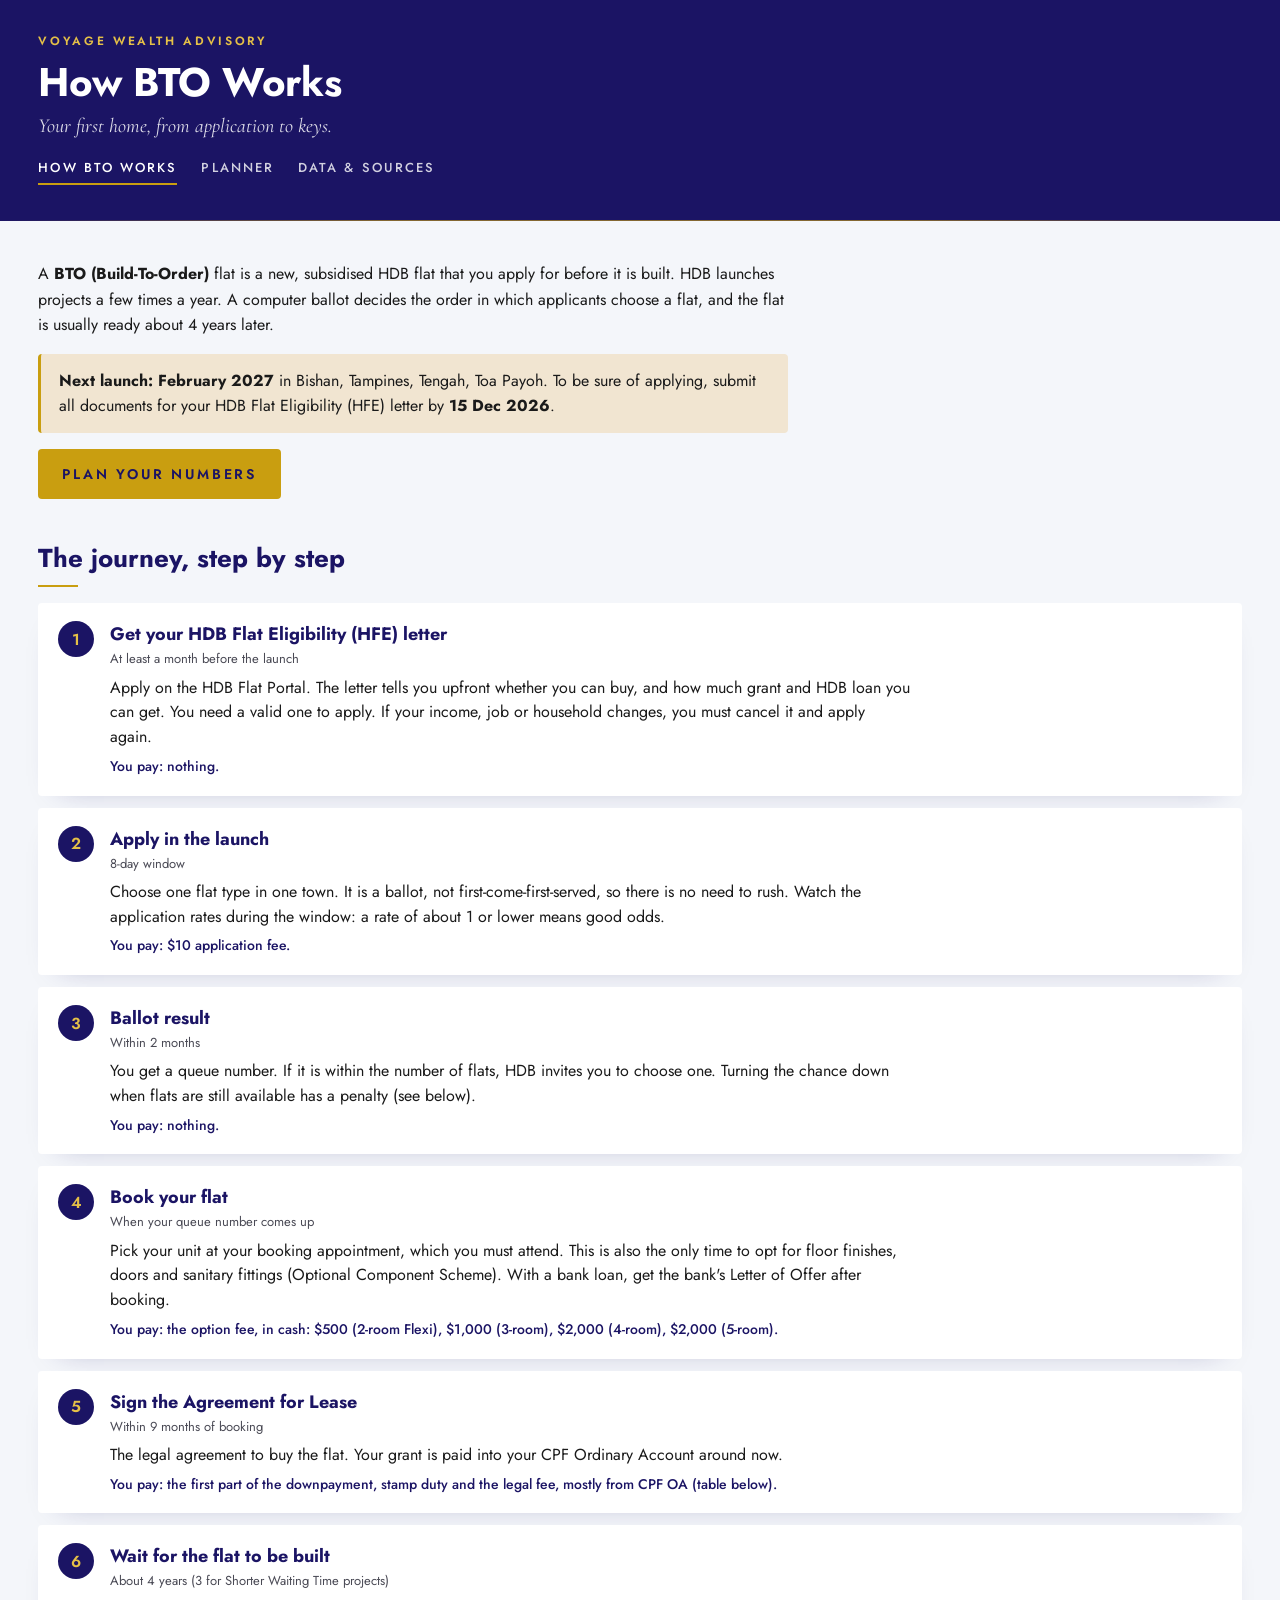
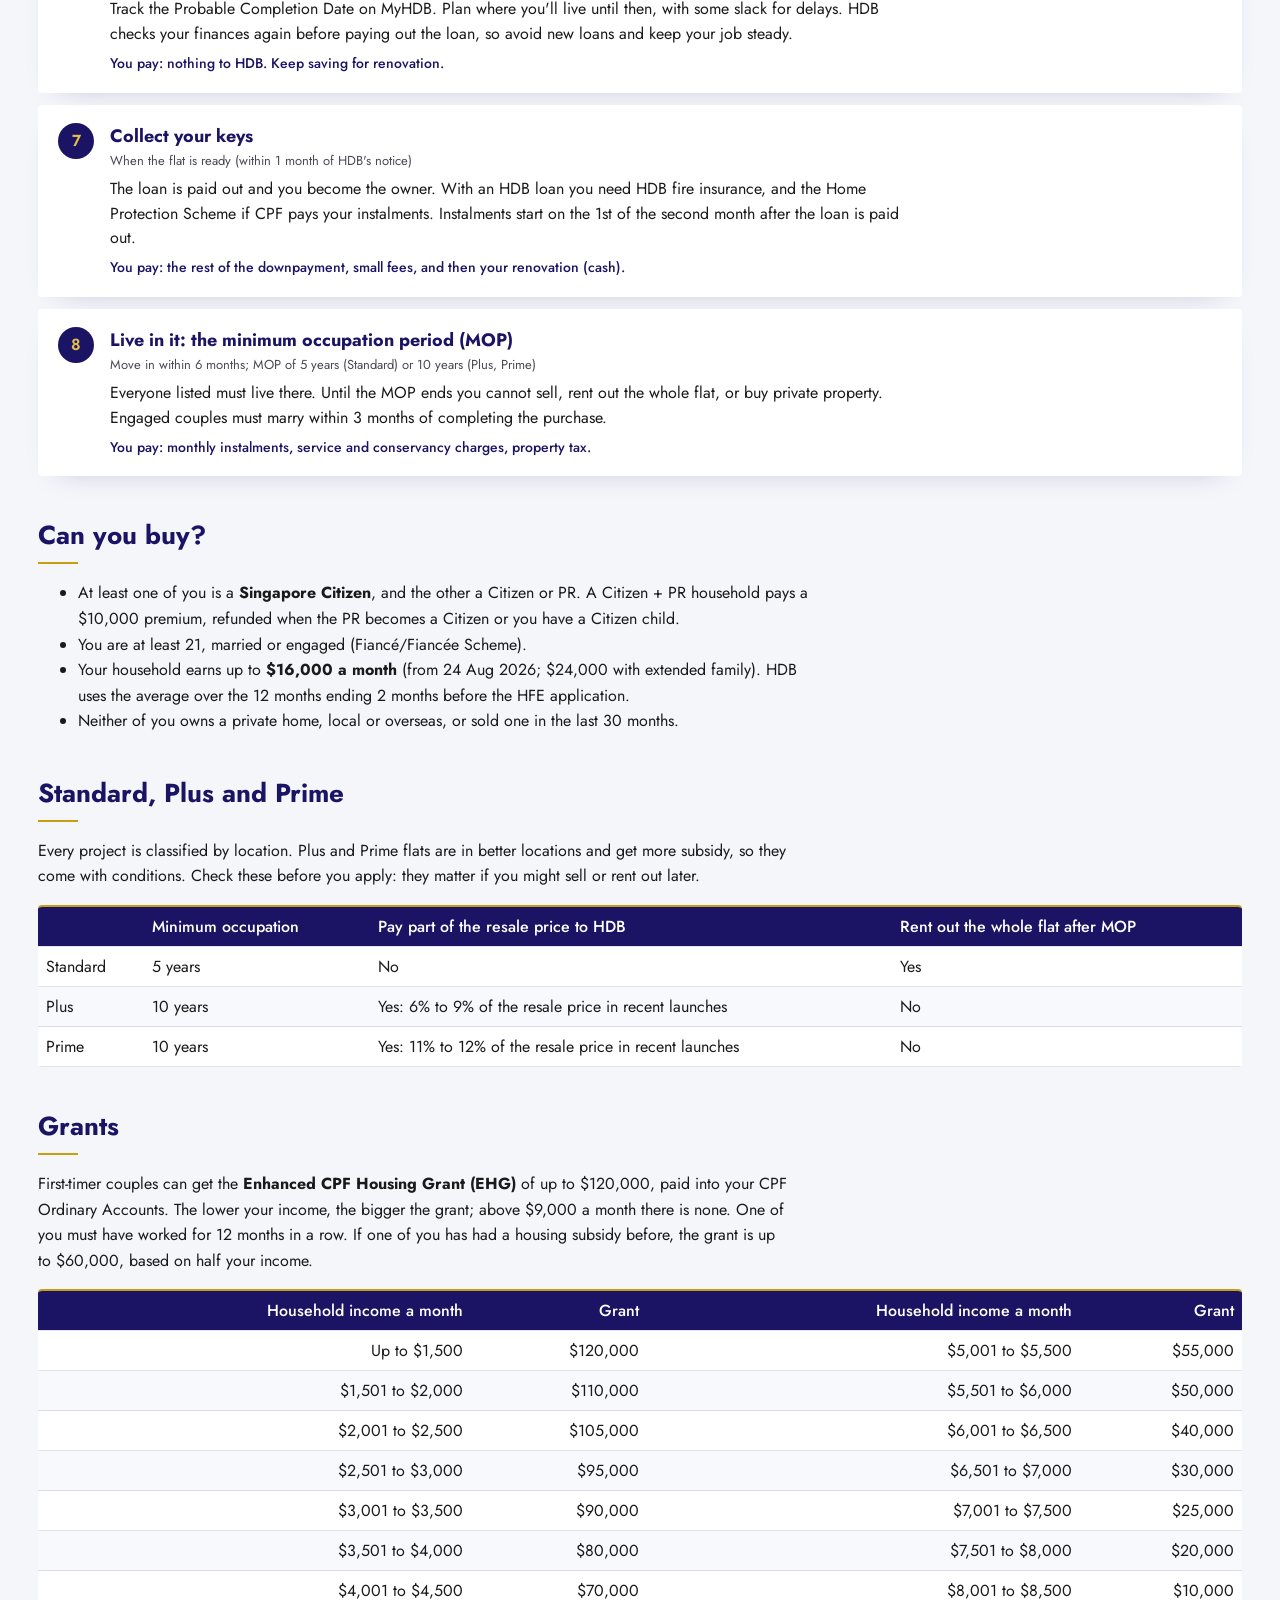
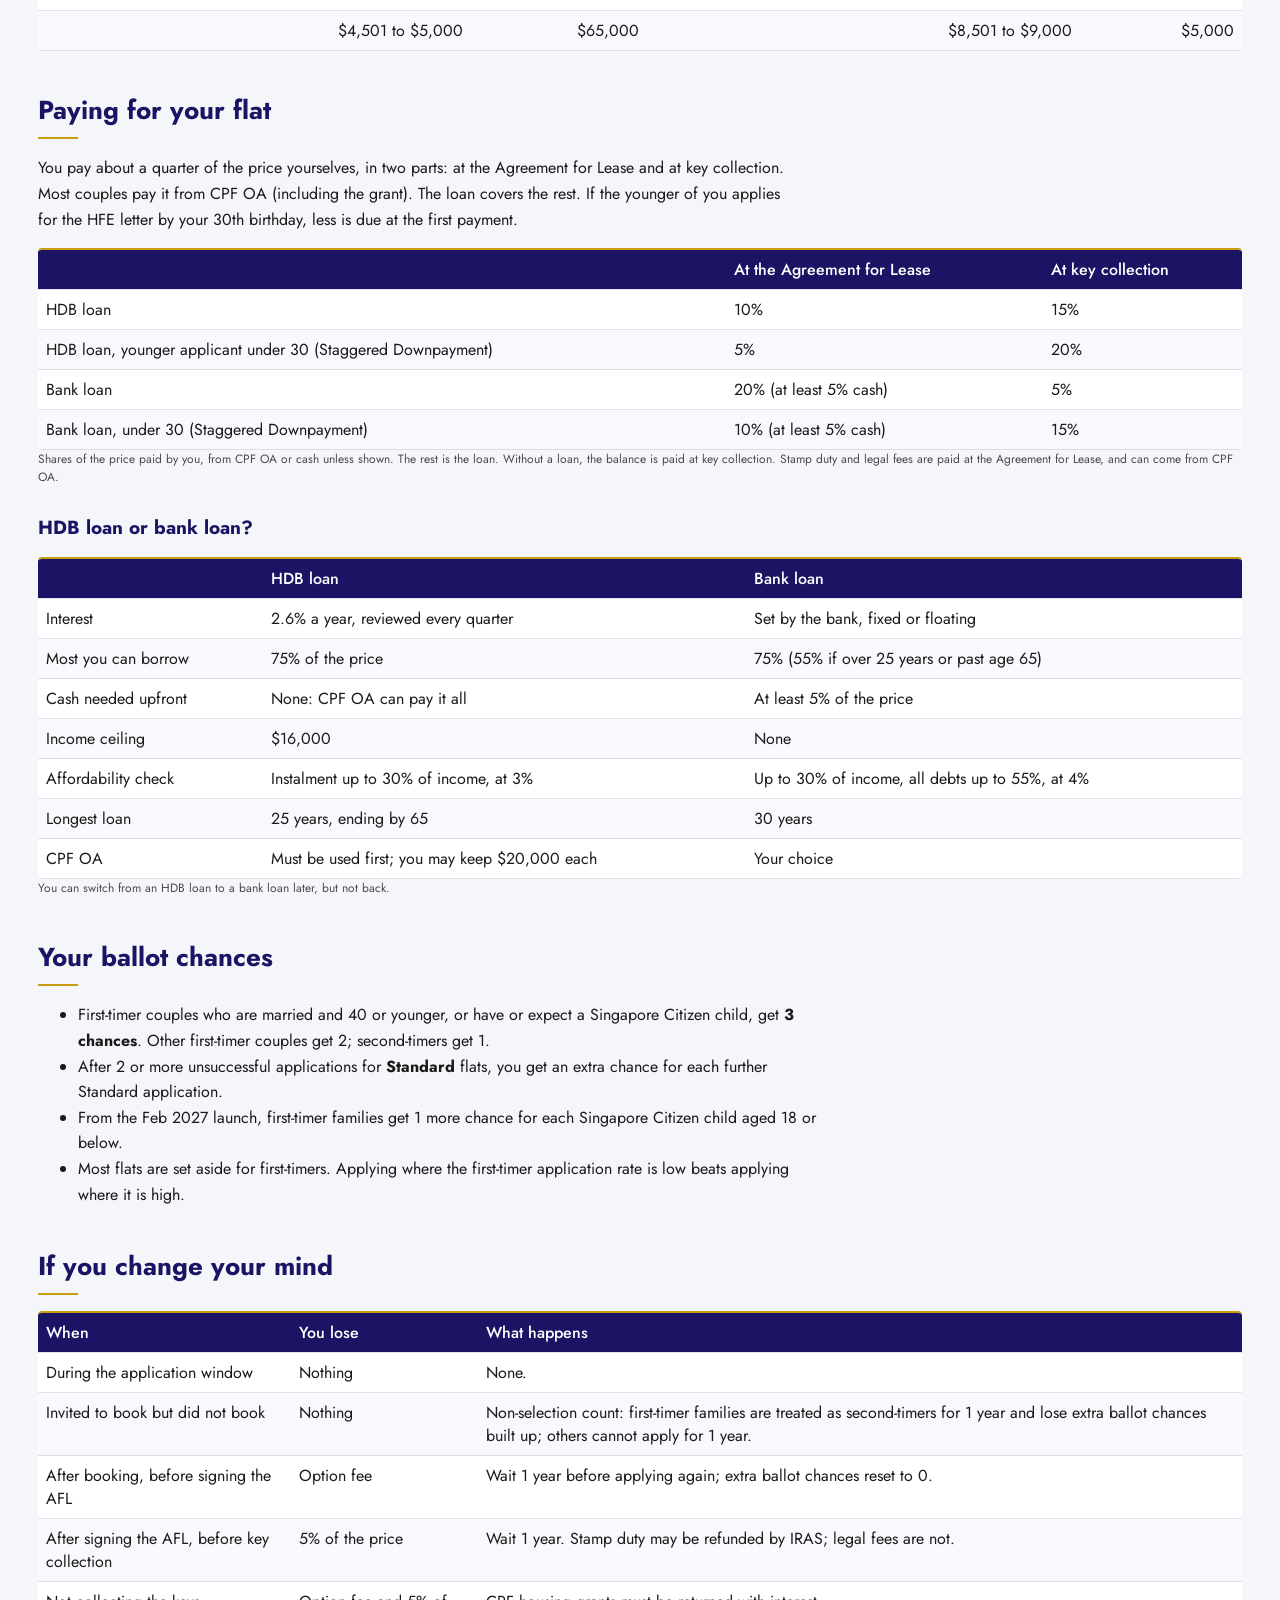
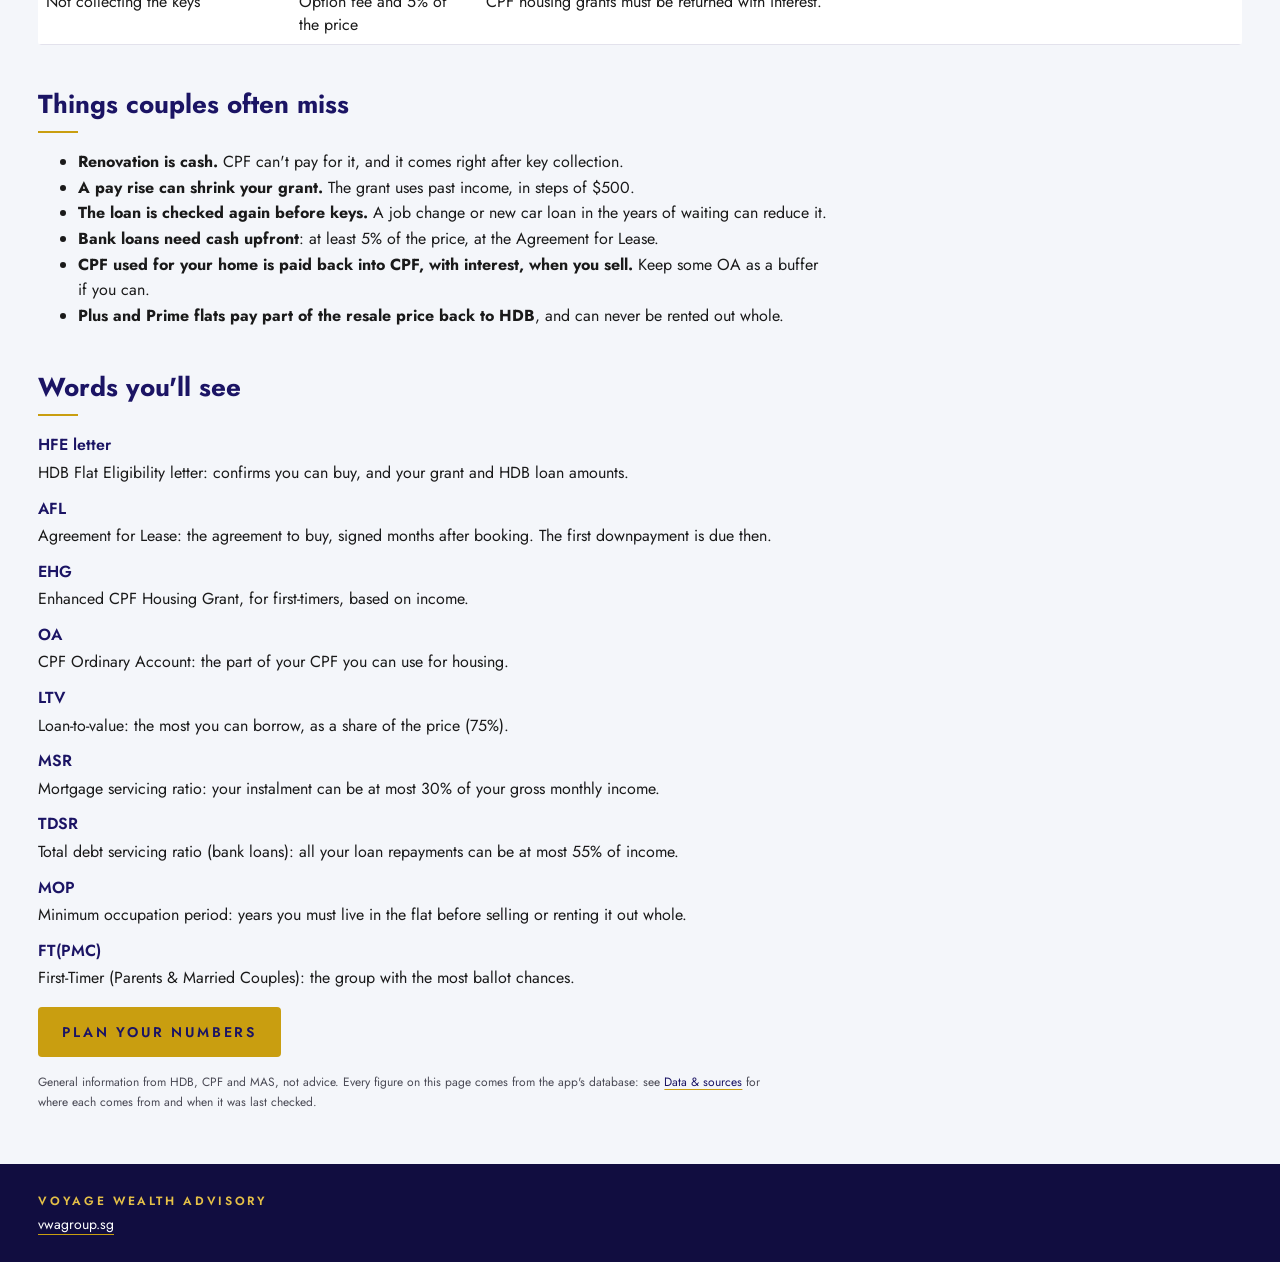
==== index.html @ dc7fc608 "Add BTO Planner: guide, planner and data pages - How BTO works (index.html): the BTO journey for cou" ====
<!DOCTYPE html>
<html lang="en">
<head>
  <meta charset="UTF-8">
  <meta name="viewport" content="width=device-width, initial-scale=1.0">
  <title>How BTO Works</title>
  <!-- VWA logo for the browser tab and home-screen shortcuts, from vwagroup.sg. -->
  <link rel="icon" href="assets/favicon.ico" sizes="any">
  <link rel="icon" type="image/png" href="assets/favicon.png">
  <link rel="apple-touch-icon" href="assets/favicon.png">
  <meta name="theme-color" content="#1B1464">
  <link rel="preconnect" href="https://fonts.googleapis.com">
  <link rel="preconnect" href="https://fonts.gstatic.com" crossorigin>
  <link rel="stylesheet" href="https://fonts.googleapis.com/css2?family=Cormorant+Garamond:ital,wght@1,500&family=Jost:wght@400;500;600;700&display=swap">
  <link rel="stylesheet" href="style.css">
</head>
<body>
  <header class="masthead">
    <div class="masthead-inner">
      <span class="eyebrow">Voyage Wealth Advisory</span>
      <h1>How BTO Works</h1>
      <p class="masthead-tag">Your first home, from application to keys.</p>
      <nav class="site-nav" aria-label="Pages">
        <a href="index.html" aria-current="page">How BTO works</a>
        <a href="planner.html">Planner</a>
        <a href="data.html">Data &amp; sources</a>
      </nav>
    </div>
  </header>
  <main class="guide">
    <section class="intro prose">
      <p>A <strong>BTO (Build-To-Order)</strong> flat is a new, subsidised HDB flat that you apply for before it is built.
        HDB launches projects a few times a year. A computer ballot decides the order in which applicants choose a flat,
        and the flat is usually ready about <span data-hdb="waitYears"></span> years later.</p>
      <div class="callout">
        <strong>Next launch: <span data-hdb="nextLaunch"></span></strong> in <span data-hdb="nextTowns"></span>.
        To be sure of applying, submit all documents for your HDB Flat Eligibility (HFE) letter by
        <strong><span data-hdb="nextHfe"></span></strong>.
      </div>
      <p><a class="button-link" href="planner.html">Plan your numbers</a></p>
    </section>

    <section>
      <h2>The journey, step by step</h2>
      <ol class="steps">
        <li class="step">
          <h3>Get your HDB Flat Eligibility (HFE) letter</h3>
          <p class="when">At least a month before the launch</p>
          <p>Apply on the HDB Flat Portal. The letter tells you upfront whether you can buy, and how much grant and HDB loan you can get.
            You need a valid one to apply. If your income, job or household changes, you must cancel it and apply again.</p>
          <p class="pay">You pay: nothing.</p>
        </li>
        <li class="step">
          <h3>Apply in the launch</h3>
          <p class="when"><span data-hdb="applicationDays"></span>-day window</p>
          <p>Choose one flat type in one town. It is a ballot, not first-come-first-served, so there is no need to rush.
            Watch the application rates during the window: a rate of about 1 or lower means good odds.</p>
          <p class="pay">You pay: <span data-hdb="appFee"></span> application fee.</p>
        </li>
        <li class="step">
          <h3>Ballot result</h3>
          <p class="when">Within <span data-hdb="ballotMonths"></span> months</p>
          <p>You get a queue number. If it is within the number of flats, HDB invites you to choose one.
            Turning the chance down when flats are still available has a penalty (see below).</p>
          <p class="pay">You pay: nothing.</p>
        </li>
        <li class="step">
          <h3>Book your flat</h3>
          <p class="when">When your queue number comes up</p>
          <p>Pick your unit at your booking appointment, which you must attend. This is also the only time to opt for floor finishes, doors and sanitary fittings (Optional Component Scheme).
            With a bank loan, get the bank's Letter of Offer after booking.</p>
          <p class="pay">You pay: the option fee, in cash: <span data-hdb="optionFees"></span>.</p>
        </li>
        <li class="step">
          <h3>Sign the Agreement for Lease</h3>
          <p class="when">Within <span data-hdb="aflMonths"></span> months of booking</p>
          <p>The legal agreement to buy the flat. Your grant is paid into your CPF Ordinary Account around now.</p>
          <p class="pay">You pay: the first part of the downpayment, stamp duty and the legal fee, mostly from CPF OA (table below).</p>
        </li>
        <li class="step">
          <h3>Wait for the flat to be built</h3>
          <p class="when">About <span data-hdb="waitYears"></span> years (<span data-hdb="swtYears"></span> for Shorter Waiting Time projects)</p>
          <p>Track the Probable Completion Date on MyHDB. Plan where you'll live until then, with some slack for delays.
            HDB checks your finances again before paying out the loan, so avoid new loans and keep your job steady.</p>
          <p class="pay">You pay: nothing to HDB. Keep saving for renovation.</p>
        </li>
        <li class="step">
          <h3>Collect your keys</h3>
          <p class="when">When the flat is ready (within <span data-hdb="keysMonths"></span> month of HDB's notice)</p>
          <p>The loan is paid out and you become the owner. With an HDB loan you need HDB fire insurance, and the Home Protection
            Scheme if CPF pays your instalments. Instalments start on the 1st of the second month after the loan is paid out.</p>
          <p class="pay">You pay: the rest of the downpayment, small fees, and then your renovation (cash).</p>
        </li>
        <li class="step">
          <h3>Live in it: the minimum occupation period (MOP)</h3>
          <p class="when">Move in within <span data-hdb="moveIn"></span> months; MOP of <span data-hdb="mopStandard"></span> years (Standard) or <span data-hdb="mopPlus"></span> years (Plus, Prime)</p>
          <p>Everyone listed must live there. Until the MOP ends you cannot sell, rent out the whole flat, or buy private property.
            Engaged couples must marry within <span data-hdb="solemnise"></span> months of completing the purchase.</p>
          <p class="pay">You pay: monthly instalments, service and conservancy charges, property tax.</p>
        </li>
      </ol>
    </section>

    <section>
      <h2>Can you buy?</h2>
      <ul class="prose">
        <li>At least one of you is a <strong>Singapore Citizen</strong>, and the other a Citizen or PR. A Citizen + PR household pays a
          <span data-hdb="citizenPremium"></span> premium, refunded when the PR becomes a Citizen or you have a Citizen child.</li>
        <li>You are at least <span data-hdb="minAge"></span>, married or engaged (Fiancé/Fiancée Scheme).</li>
        <li>Your household earns up to <strong><span data-hdb="familiesCeiling"></span> a month</strong> (from <span data-hdb="ceilingFrom"></span>;
          <span data-hdb="extendedCeiling"></span> with extended family). HDB uses the average over the 12 months ending 2 months before the HFE application.</li>
        <li>Neither of you owns a private home, local or overseas, or sold one in the last <span data-hdb="privateWait"></span> months.</li>
      </ul>
    </section>

    <section>
      <h2>Standard, Plus and Prime</h2>
      <p class="prose">Every project is classified by location. Plus and Prime flats are in better locations and get more subsidy,
        so they come with conditions. Check these before you apply: they matter if you might sell or rent out later.</p>
      <div data-table="classifications"></div>
    </section>

    <section>
      <h2>Grants</h2>
      <p class="prose">First-timer couples can get the <strong>Enhanced CPF Housing Grant (EHG)</strong> of up to <span data-hdb="ehgMax"></span>,
        paid into your CPF Ordinary Accounts. The lower your income, the bigger the grant; above <span data-hdb="ehgCeiling"></span> a month there is none.
        One of you must have worked for 12 months in a row. If one of you has had a housing subsidy before, the grant is up to
        <span data-hdb="ehgFtStMax"></span>, based on half your income.</p>
      <div data-table="ehg"></div>
    </section>

    <section>
      <h2>Paying for your flat</h2>
      <p class="prose">You pay about a quarter of the price yourselves, in two parts: at the Agreement for Lease and at key collection.
        Most couples pay it from CPF OA (including the grant). The loan covers the rest. If the younger of you applies for the HFE letter
        by your <span data-hdb="staggeredAge"></span>th birthday, less is due at the first payment.</p>
      <div data-table="schedule"></div>
      <h3>HDB loan or bank loan?</h3>
      <div data-table="loans"></div>
      <p class="prose hint">You can switch from an HDB loan to a bank loan later, but not back.</p>
    </section>

    <section>
      <h2>Your ballot chances</h2>
      <ul class="prose">
        <li>First-timer couples who are married and 40 or younger, or have or expect a Singapore Citizen child, get
          <strong><span data-hdb="ftPmcChances"></span> chances</strong>. Other first-timer couples get <span data-hdb="ftChances"></span>; second-timers get 1.</li>
        <li>After 2 or more unsuccessful applications for <strong>Standard</strong> flats, you get an extra chance for each further Standard application.</li>
        <li>From the <span data-hdb="childFrom"></span> launch, first-timer families get 1 more chance for each Singapore Citizen child aged 18 or below.</li>
        <li>Most flats are set aside for first-timers. Applying where the first-timer application rate is low beats applying where it is high.</li>
      </ul>
    </section>

    <section>
      <h2>If you change your mind</h2>
      <div data-table="cancellation"></div>
    </section>

    <section>
      <h2>Things couples often miss</h2>
      <ul class="prose">
        <li><strong>Renovation is cash.</strong> CPF can't pay for it, and it comes right after key collection.</li>
        <li><strong>A pay rise can shrink your grant.</strong> The grant uses past income, in steps of $500.</li>
        <li><strong>The loan is checked again before keys.</strong> A job change or new car loan in the years of waiting can reduce it.</li>
        <li><strong>Bank loans need cash upfront</strong>: at least 5% of the price, at the Agreement for Lease.</li>
        <li><strong>CPF used for your home is paid back into CPF, with interest, when you sell.</strong> Keep some OA as a buffer if you can.</li>
        <li><strong>Plus and Prime flats pay part of the resale price back to HDB</strong>, and can never be rented out whole.</li>
      </ul>
    </section>

    <section>
      <h2>Words you'll see</h2>
      <dl class="glossary prose">
        <dt>HFE letter</dt><dd>HDB Flat Eligibility letter: confirms you can buy, and your grant and HDB loan amounts.</dd>
        <dt>AFL</dt><dd>Agreement for Lease: the agreement to buy, signed months after booking. The first downpayment is due then.</dd>
        <dt>EHG</dt><dd>Enhanced CPF Housing Grant, for first-timers, based on income.</dd>
        <dt>OA</dt><dd>CPF Ordinary Account: the part of your CPF you can use for housing.</dd>
        <dt>LTV</dt><dd>Loan-to-value: the most you can borrow, as a share of the price (<span data-hdb="ltv"></span>).</dd>
        <dt>MSR</dt><dd>Mortgage servicing ratio: your instalment can be at most <span data-hdb="msr"></span> of your gross monthly income.</dd>
        <dt>TDSR</dt><dd>Total debt servicing ratio (bank loans): all your loan repayments can be at most <span data-hdb="tdsr"></span> of income.</dd>
        <dt>MOP</dt><dd>Minimum occupation period: years you must live in the flat before selling or renting it out whole.</dd>
        <dt>FT(PMC)</dt><dd>First-Timer (Parents &amp; Married Couples): the group with the most ballot chances.</dd>
      </dl>
    </section>

    <section class="prose">
      <p><a class="button-link" href="planner.html">Plan your numbers</a></p>
      <p class="footnote">General information from HDB, CPF and MAS, not advice. Every figure on this page comes from the app's
        database: see <a href="data.html">Data &amp; sources</a> for where each comes from and when it was last checked.</p>
    </section>
  </main>
  <footer class="site-footer">
    <div class="site-footer-inner">
      <span class="eyebrow">Voyage Wealth Advisory</span>
      <a href="https://vwagroup.sg/">vwagroup.sg</a>
    </div>
  </footer>
  <script src="hdb-data.js"></script>
  <script src="common.js"></script>
  <script src="guide.js"></script>
</body>
</html>
---- style.css ----
/* Colours and fonts from the Voyage Wealth Advisory website (vwagroup.sg). */
:root {
  --navy: #1b1464; --navy-deep: #110d40; --gold: #c99e10; --gold-soft: #e5c047;
  --cream: #f1e5d1; --soft-blue: #6a8dff;
  --bg: #f4f6fa; --surface: #fff; --text: #1a1a1a; --muted: #4a4a55;
  --line: rgba(27, 20, 100, .12); --border: rgba(27, 20, 100, .25); --radius: 4px;
  --page: 1440px; --gutter: clamp(16px, 3vw, 48px); --stripe: #f8f9fc;
  --note: #faf5ec; --note-text: #4a4a55;
  --oa: var(--navy); --sa: var(--gold); --ma: var(--soft-blue); --up: #1e7d4f; --down: #b3261e;
}
/* Elements marked hidden stay hidden whatever display a rule gives them. */
[hidden] { display: none !important; }
body { font-family: 'Jost', system-ui, -apple-system, sans-serif; background: var(--bg); color: var(--text); margin: 0; }
.masthead { position: relative; background: var(--navy); color: #fff; padding: 32px var(--gutter) 36px; }
/* The website's gold horizon line along the bottom of the header. */
.masthead::after { content: ""; position: absolute; left: 0; right: 0; bottom: 0; height: 1px;
  background: linear-gradient(to right, transparent, rgba(201, 158, 16, .6) 30%, rgba(201, 158, 16, .6) 70%, transparent); }
.masthead-inner, .site-footer-inner { max-width: var(--page); margin: 0 auto; }
.eyebrow { display: block; font-size: 12px; font-weight: 600; letter-spacing: .22em; text-transform: uppercase;
  color: var(--gold-soft); margin-bottom: 10px; }
.masthead h1 { margin: 0; font-size: clamp(28px, 6vw, 40px); font-weight: 700; letter-spacing: -.01em; line-height: 1.1; }
.masthead-tag { font-family: 'Cormorant Garamond', serif; font-style: italic; font-size: 20px;
  color: rgba(255, 255, 255, .85); margin: 10px 0 0; }
main { max-width: var(--page); margin: 0 auto; padding: 24px var(--gutter) 40px; }
/* The form: one column of section cards, two columns on wide screens
   (essentials on the left, options and "At 55" on the right). */
form { display: grid; gap: 16px; }
.form-cols, .form-col { display: grid; gap: 16px; align-content: start; min-width: 0; }
@media (min-width: 900px) {
  .form-cols { grid-template-columns: 1fr 1fr; align-items: start; }
  form > button[type="submit"] { justify-self: start; min-width: 280px; }
}
.panel { background: var(--surface); border-radius: var(--radius); padding: 20px;
  border-top: 2px solid var(--gold); box-shadow: 0 12px 28px -22px rgba(27, 20, 100, .35); }
.panel-cream { background: var(--cream); }
.panel-cream .limits, .panel-cream input, .panel-cream select { background: var(--surface); }
fieldset { border: 0; margin: 0; padding: 0; display: grid; gap: 20px; min-width: 0; }
legend { font-weight: 600; font-size: 17px; padding: 0; margin-bottom: 12px; color: var(--navy); }
/* Short gold rule under each heading, as on the website. */
legend::after { content: ""; display: block; width: 40px; height: 2px; background: var(--gold); margin-top: 8px; }
details > .group { padding-top: 4px; }
summary { font-weight: 600; font-size: 17px; cursor: pointer; color: var(--navy); }
summary::marker { color: var(--gold); }
details[open] summary { margin-bottom: 16px; }
label { display: grid; gap: 6px; font-size: 14px; align-content: start; }
input, select, button { font: inherit; font-size: 16px; padding: 10px; border-radius: var(--radius);
  border: 1px solid var(--border); background: var(--surface); color: var(--text); min-width: 0; }
input:focus, select:focus { outline: none; border-color: var(--gold); box-shadow: 0 0 0 2px rgba(201, 158, 16, .25); }
input[type="checkbox"] { accent-color: var(--navy); }
/* Primary button, as on the website: gold with navy text. */
button { background: var(--gold); color: var(--navy); border: 1px solid var(--gold); cursor: pointer;
  font-weight: 600; letter-spacing: .2em; text-transform: uppercase; font-size: 14px; padding: 14px; }
button:hover { background: var(--gold-soft); border-color: var(--gold-soft); }
button:focus-visible { outline: 2px solid var(--navy); outline-offset: 2px; }
[aria-invalid="true"] { border-color: var(--down); outline: 2px solid var(--down); }
.error { margin: 0; color: var(--down); font-size: 14px; }
.row2 { display: grid; grid-template-columns: 1fr 1fr; gap: 12px; }
/* Side-by-side fields: inputs line up at the bottom even when hints differ in length. */
.row2 > label { display: flex; flex-direction: column; gap: 6px; }
.row2 > label > input { margin-top: auto; }
@media (max-width: 480px) { .row2 { grid-template-columns: 1fr; } }
table { width: 100%; border-collapse: collapse; background: var(--surface); }
th, td { padding: 8px; text-align: right; border-bottom: 1px solid var(--line); }
th:first-child, td:first-child { text-align: left; }
.limits { font-size: 14px; background: var(--bg); border-radius: var(--radius); padding: 10px;
  border-left: 3px solid var(--gold); }
.limits:empty { display: none; }
.limits dl { display: grid; grid-template-columns: auto 1fr; gap: 4px 12px; margin: 0; }
.limits dd { margin: 0; text-align: right; }
.note td { text-align: left; font-size: 13px; color: var(--note-text); background: var(--note); }
/* Keep note text in view while the table is scrolled sideways. */
.note td > div { position: sticky; left: 8px; max-width: min(900px, calc(100vw - 2 * var(--gutter) - 16px)); }
.footnote { font-size: 12px; color: var(--muted); max-width: 120ch; }
/* The table scrolls inside its own box, so the sideways scrollbar is always
   on screen, and the header row stays visible while scrolling down. */
.table-wrap { max-height: 75vh; overflow: auto; margin-top: 16px; border-radius: var(--radius); background: var(--surface);
  border-top: 2px solid var(--gold); }
thead th { position: sticky; top: 0; z-index: 1; background: var(--navy); color: #fff; font-weight: 500; }
tbody tr:not(.note):nth-child(even) td { background: var(--stripe); }
tbody tr:not(.note):hover td { background: rgba(201, 158, 16, .08); }
.check { display: flex; align-items: flex-start; gap: 8px; }
.check input { margin: 2px 0 0; padding: 0; width: 18px; height: 18px; flex: none; }
.check > span { display: grid; gap: 4px; }
.check:has(input:disabled) { opacity: .55; }
.hint { font-size: 12px; color: var(--muted); }
p.hint { margin: 0; }
.group { display: grid; gap: 20px; }
th:nth-child(2), td:nth-child(2) { text-align: left; }
.tag { font-size: 11px; color: var(--muted); white-space: nowrap; }

/* Results */
#results h2 { margin: 32px 0 16px; color: var(--navy); font-size: 26px; }
#results h2::after { content: ""; display: block; width: 40px; height: 2px; background: var(--gold); margin-top: 8px; }
.cards { display: grid; grid-template-columns: repeat(auto-fill, minmax(150px, 1fr)); gap: 8px; }
.card { background: var(--surface); border-radius: var(--radius); padding: 12px 14px; border-left: 2px solid var(--soft-blue); }
.card.main { grid-column: 1 / -1; background: var(--navy); color: #fff; border-left: 0; border-top: 2px solid var(--gold); }
.card.main .card-label { color: var(--gold-soft); }
.card-label { font-size: 12px; color: var(--muted); }
.card-value { font-size: 17px; font-weight: 600; margin-top: 2px; color: var(--navy); }
.card.main .card-value { color: #fff; }
.card.main .card-value { font-size: 26px; }
.compare td.up { color: var(--up); }
.compare td.down { color: var(--down); }
.compare th:nth-child(2), .compare td:nth-child(2) { text-align: right; }
.actions { display: flex; flex-wrap: wrap; gap: 8px; align-items: center; margin-top: 12px; }
.actions button { font-size: 12px; padding: 8px 12px; letter-spacing: .12em; background: var(--surface);
  color: var(--navy); border: 1px solid var(--border); }
.actions button:hover { border-color: var(--gold); background: var(--surface); }
.chart { margin: 16px 0 0; background: var(--surface); border-radius: var(--radius); padding: 8px; border-top: 2px solid var(--gold); }
.chart svg { width: 100%; height: auto; display: block; }
.chart .grid { stroke: var(--line); }
.chart .axis { font-size: 11px; fill: var(--muted); }
.chart .marker { stroke: var(--navy); stroke-dasharray: 3 3; opacity: .5; }
.chart .hit { fill: transparent; }
.chart g:hover rect:not(.hit) { opacity: .8; }
.c-oa { fill: var(--oa); background: var(--oa); }
.c-sa { fill: var(--sa); background: var(--sa); }
.c-ma { fill: var(--ma); background: var(--ma); }
.legend { display: flex; flex-wrap: wrap; gap: 4px 14px; font-size: 12px; padding: 6px 4px 0; }
.legend i { display: inline-block; width: 10px; height: 10px; border-radius: 2px; margin-right: 5px; }

/* Footer */
.site-footer { background: var(--navy-deep); color: rgba(255, 255, 255, .7); padding: 28px var(--gutter); font-size: 14px; }
.site-footer .eyebrow { margin-bottom: 4px; }
.site-footer a { color: #fff; text-decoration: none; border-bottom: 1px solid var(--gold); }
.site-footer a:hover { color: var(--gold-soft); }

@media print {
  body { background: #fff; }
  .masthead { background: #fff; color: #000; padding: 0 0 12px; }
  .masthead .eyebrow, .masthead-tag { color: #000; }
  form, .actions, #results > p.hint, .site-footer { display: none; }
  main { max-width: none; padding: 0; }
  .masthead::after { display: none; }
  tbody tr:not(.note):nth-child(even) td { background: none; }
  .table-wrap { max-height: none; overflow: visible; }
  thead th { position: static; }
  table { font-size: 10px; }
  th, td { padding: 3px 4px; }
  .chart, .card, tr { break-inside: avoid; }
  .chart, .card, .c-oa, .c-sa, .c-ma, .note td, thead th { -webkit-print-color-adjust: exact; print-color-adjust: exact; }
}

/* ---- BTO Planner additions (the rules above are the CPF Forecast Calculator's) ---- */
.site-nav { display: flex; flex-wrap: wrap; gap: 6px 24px; margin-top: 20px; }
.site-nav a { color: rgba(255, 255, 255, .8); text-decoration: none; font-size: 13px; font-weight: 500;
  letter-spacing: .16em; text-transform: uppercase; padding-bottom: 6px; border-bottom: 2px solid transparent; }
.site-nav a:hover { color: #fff; }
.site-nav a[aria-current="page"] { color: #fff; border-bottom-color: var(--gold); }
main a { color: var(--navy); text-decoration-color: var(--gold); text-underline-offset: 3px; }
code { font-size: 14px; background: var(--surface); padding: 1px 5px; border-radius: var(--radius); border: 1px solid var(--line); }
.prose { max-width: 75ch; line-height: 1.6; }
main h2 { color: var(--navy); font-size: 26px; margin: 40px 0 16px; }
main h2::after { content: ""; display: block; width: 40px; height: 2px; background: var(--gold); margin-top: 8px; }
main h3 { color: var(--navy); font-size: 19px; margin: 28px 0 12px; }
.text-table th, .text-table td, td.items { text-align: left; vertical-align: top; }
.button-link { display: inline-block; background: var(--gold); color: var(--navy); text-decoration: none; font-weight: 600;
  letter-spacing: .2em; text-transform: uppercase; font-size: 14px; padding: 14px 24px; border-radius: var(--radius); }
main a.button-link { color: var(--navy); }
.button-link:hover { background: var(--gold-soft); }
.callout { background: var(--cream); border-left: 3px solid var(--gold); padding: 14px 18px; border-radius: var(--radius); }

/* Guide: numbered steps */
.steps { list-style: none; padding: 0; margin: 0; display: grid; gap: 12px; counter-reset: step; }
.step { position: relative; background: var(--surface); border-radius: var(--radius); padding: 18px 20px 18px 72px;
  box-shadow: 0 12px 28px -22px rgba(27, 20, 100, .35); counter-increment: step; }
.step::before { content: counter(step); position: absolute; left: 20px; top: 18px; width: 36px; height: 36px;
  border-radius: 50%; background: var(--navy); color: var(--gold-soft); font-weight: 600; display: grid; place-items: center; }
.step h3 { margin: 0 0 2px; font-size: 18px; }
.step p { margin: 6px 0 0; line-height: 1.55; max-width: 80ch; }
.step .when { margin: 0; font-size: 13px; color: var(--muted); }
.step .pay { font-size: 14px; color: var(--navy); font-weight: 500; }
.glossary dt { font-weight: 600; color: var(--navy); margin-top: 10px; }
.glossary dd { margin: 2px 0 0; }
.ehg td, .ehg th { text-align: right; }

/* Planner */
.partner-cols { display: grid; gap: 16px; }
@media (min-width: 640px) { .partner-cols { grid-template-columns: 1fr 1fr; } }
.status-list { list-style: none; padding: 0; margin: 0 0 16px; display: grid; gap: 6px; }
.status-list li { padding: 10px 12px; border-radius: var(--radius); background: var(--note); border-left: 3px solid var(--gold); font-size: 14px; }
.status-list li.issue { border-left-color: var(--down); background: #fbeceb; }
.status-list li.ok { border-left-color: var(--up); background: #eaf5ef; }
.short { color: var(--down); font-weight: 600; }
.timeline td { vertical-align: top; }
.timeline th:nth-child(3) { text-align: left; }
.timeline td.items { font-size: 13px; min-width: 260px; }
.timeline tr.milestone td { color: var(--muted); }

/* Data & sources */
.data-section { margin-top: 16px; }
.data-section h2 { margin-top: 0; font-size: 21px; }
.data-meta { font-size: 13px; color: var(--muted); }
.due { background: #fbeceb; color: var(--down); font-weight: 600; padding: 1px 6px; border-radius: var(--radius); }
.data-dl { display: grid; grid-template-columns: minmax(140px, auto) 1fr; gap: 6px 16px; margin: 0; font-size: 14px; }
.data-dl dt { color: var(--muted); }
.data-dl dd { margin: 0; min-width: 0; }
.data-section .table-wrap { max-height: none; margin-top: 0; }
.data-section .text-table { font-size: 13px; }

@media print {
  .site-nav, .button-link { display: none; }
  .step, .panel { box-shadow: none; }
}
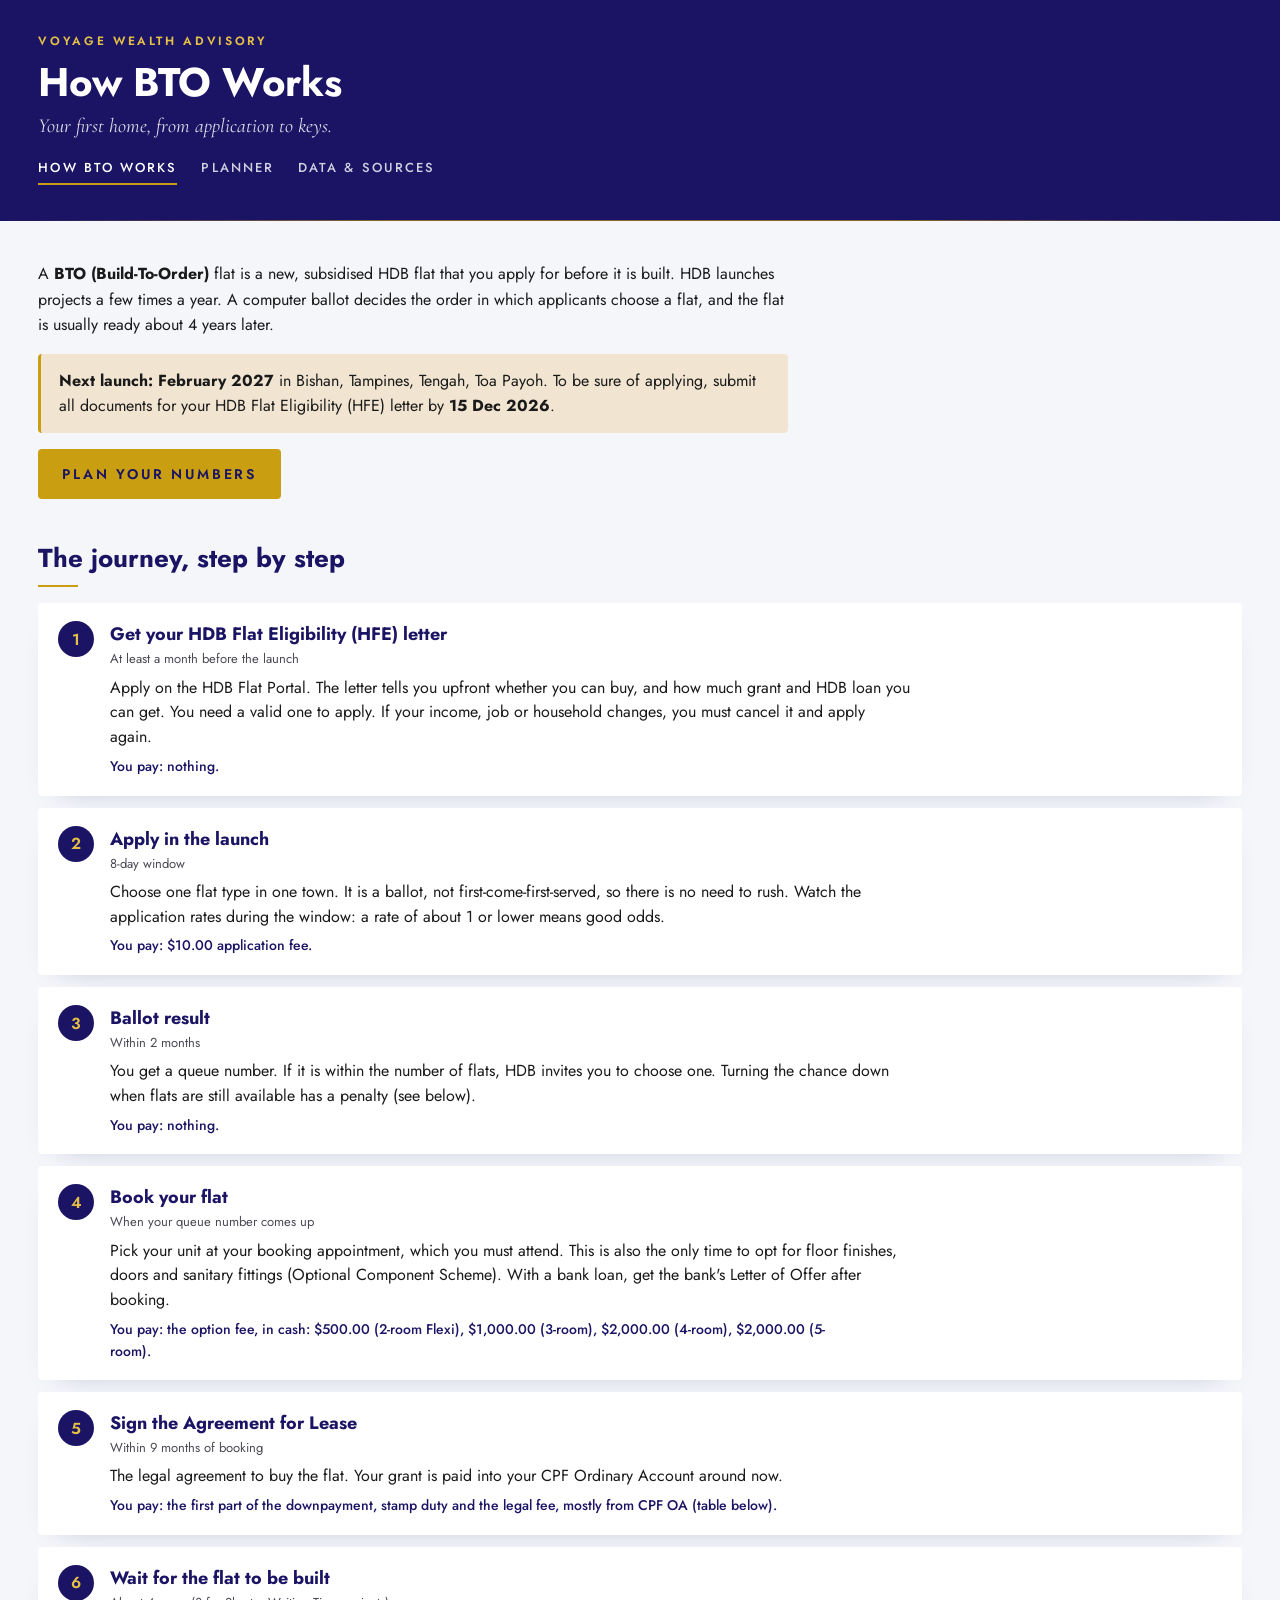
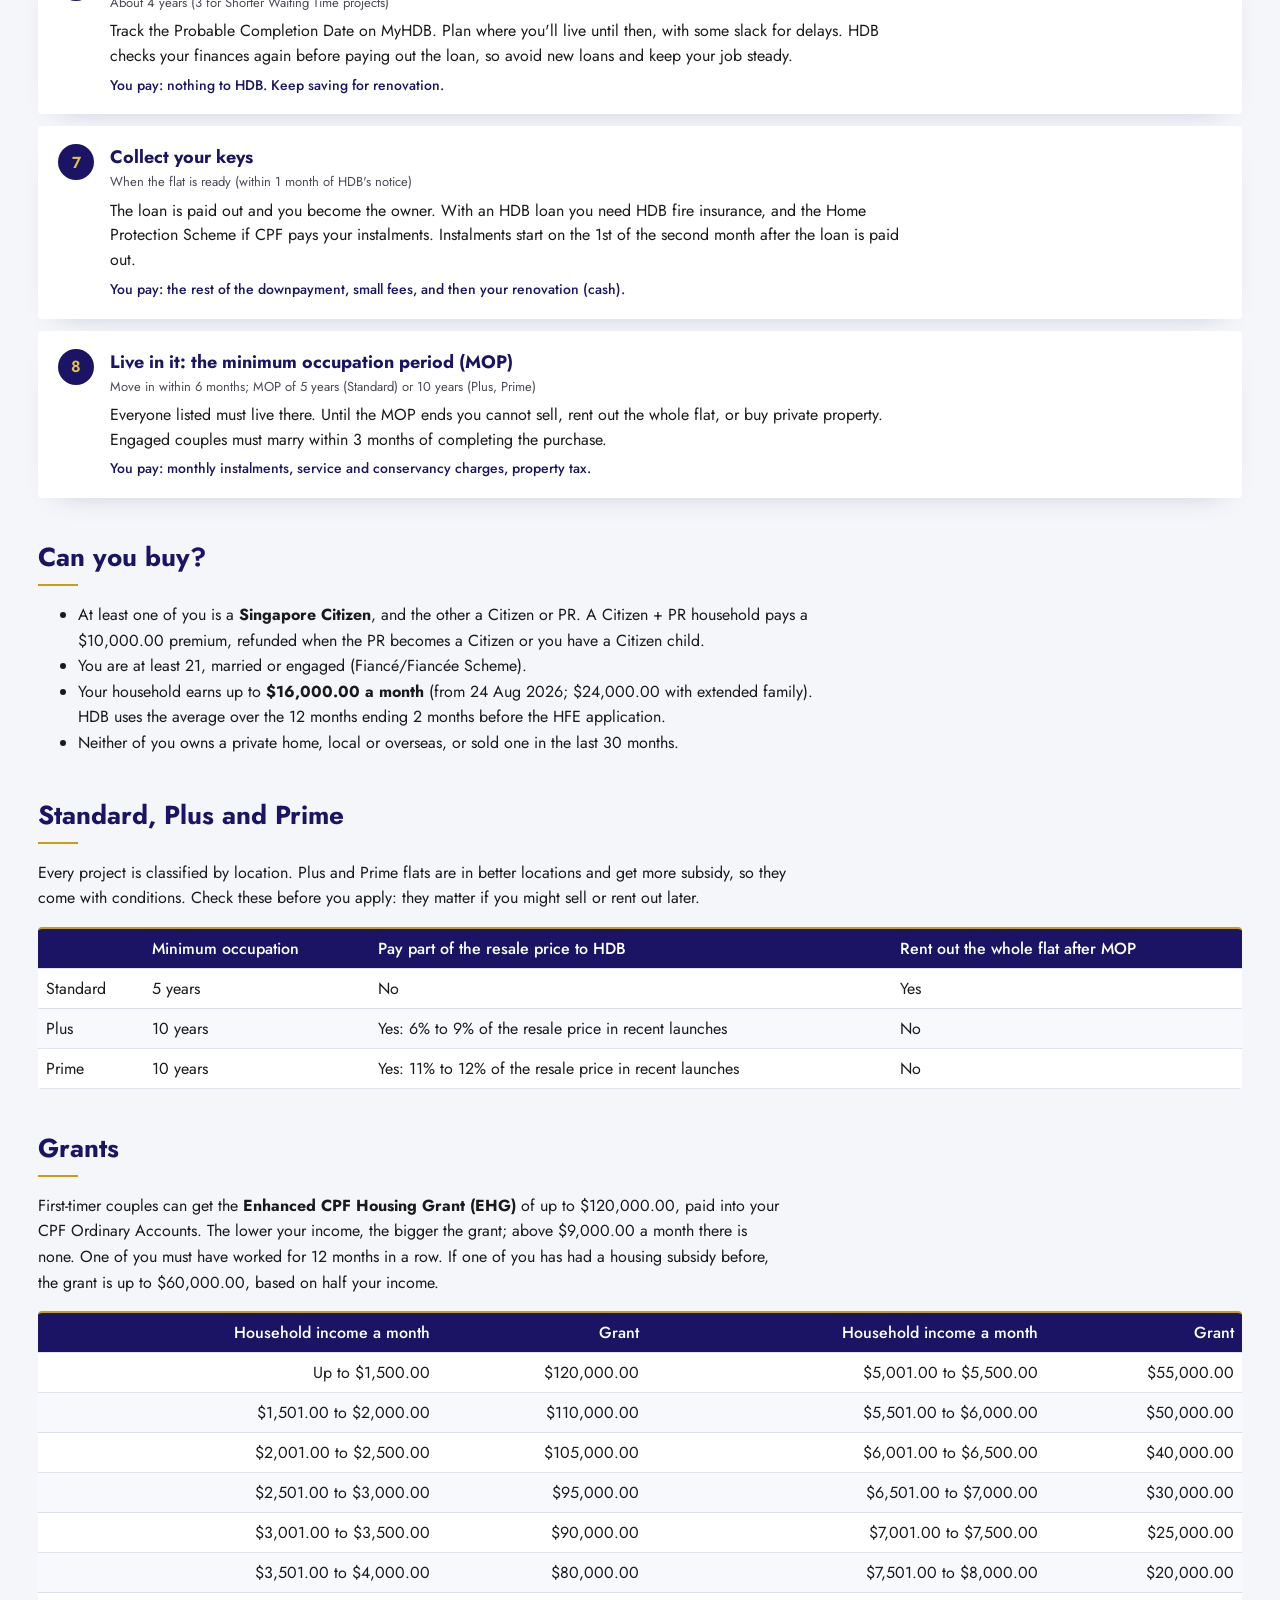
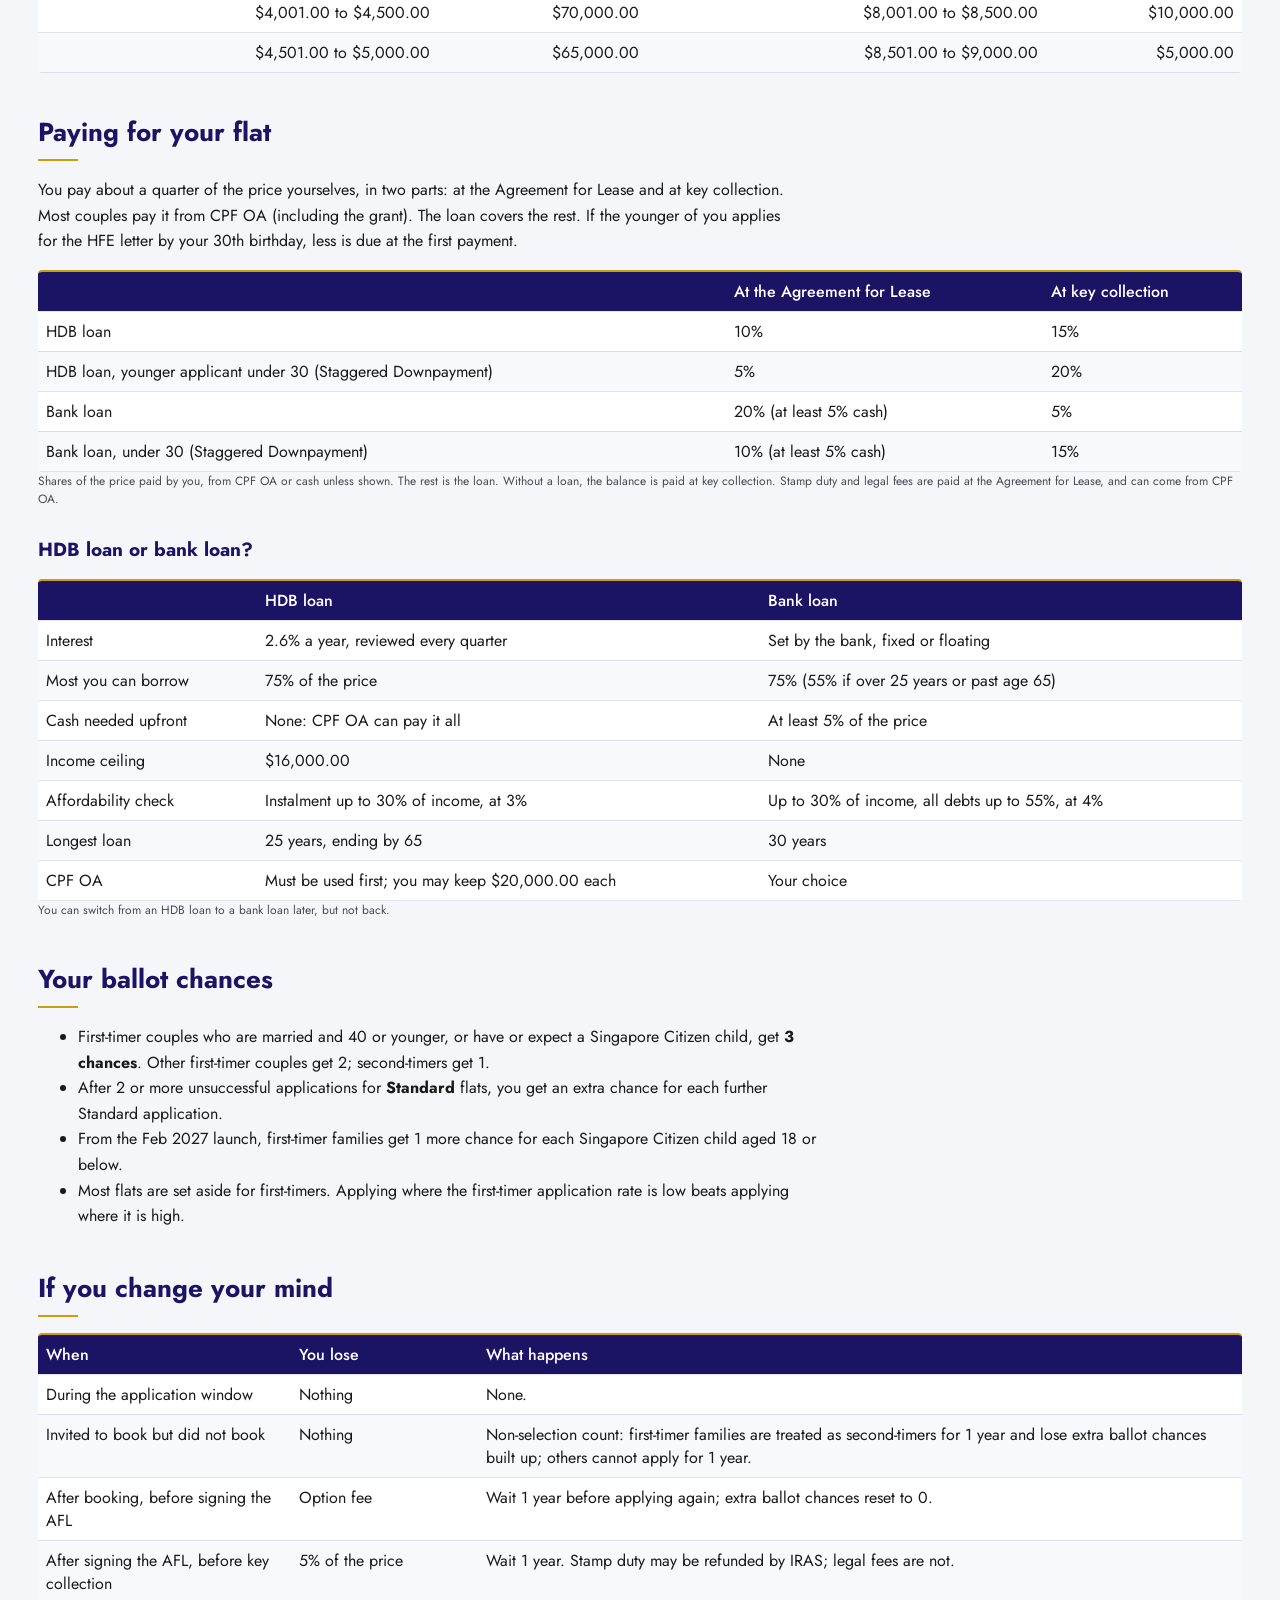
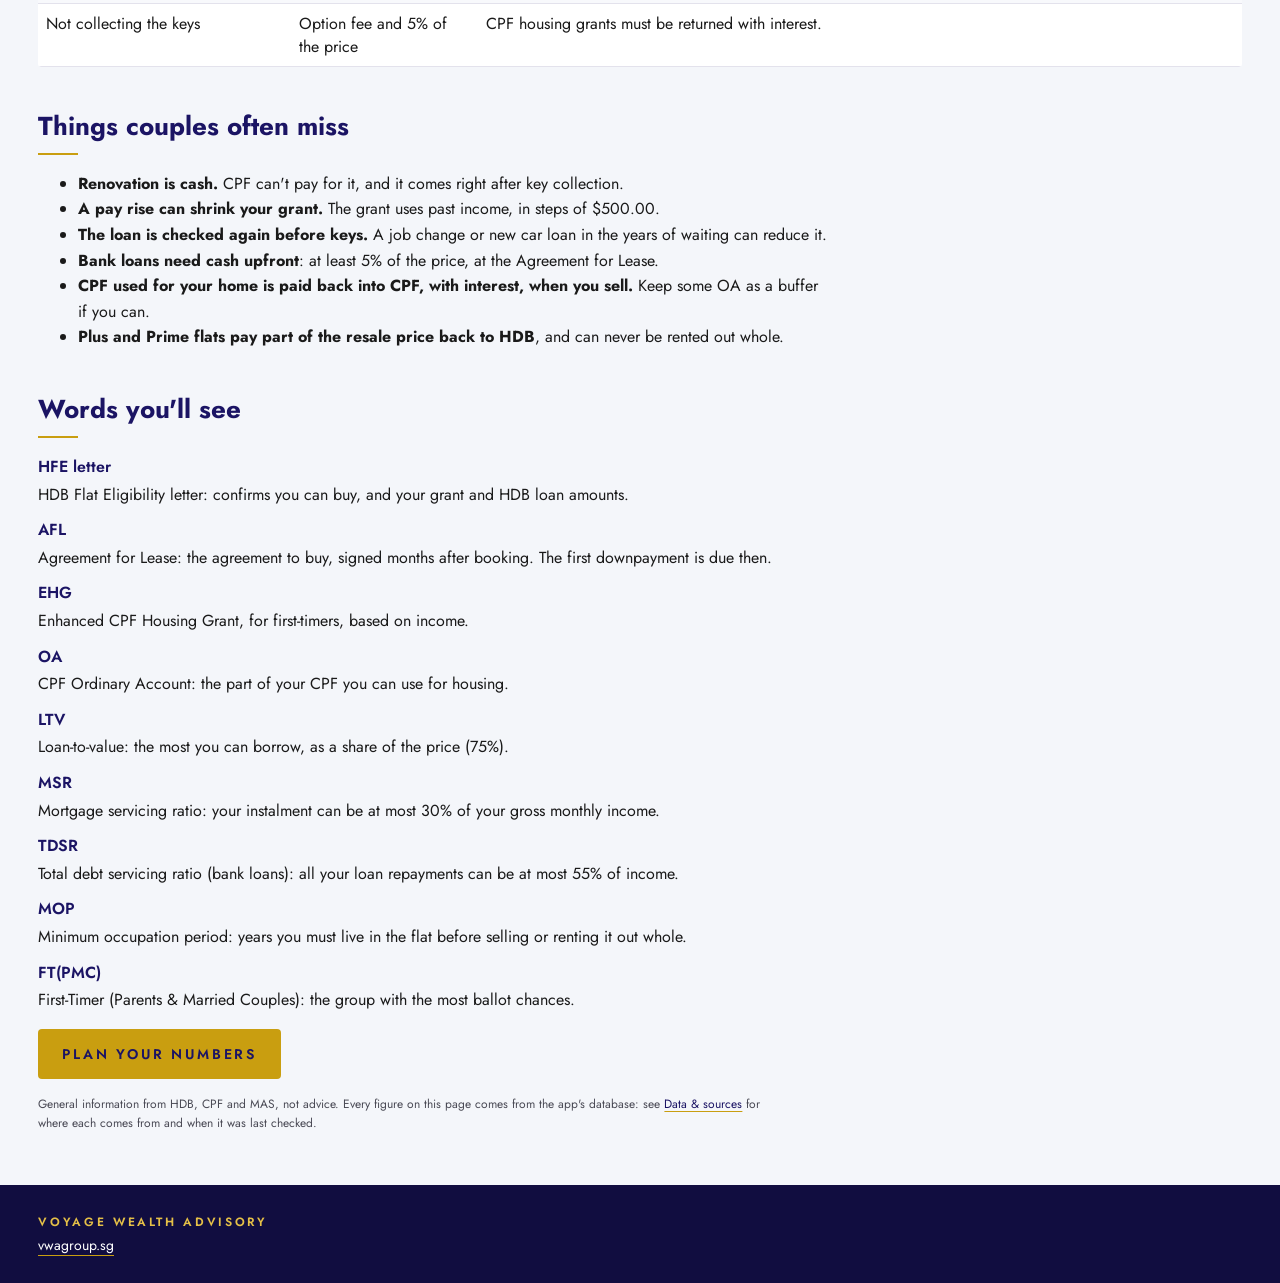
==== commit d3afbe2b: "Tidy the Data & sources page and show all prices as $x.xx - Data & sources: tables sit flush in each" ====
--- a/index.html
+++ b/index.html
@@ -160,7 +160,7 @@
       <h2>Things couples often miss</h2>
       <ul class="prose">
         <li><strong>Renovation is cash.</strong> CPF can't pay for it, and it comes right after key collection.</li>
-        <li><strong>A pay rise can shrink your grant.</strong> The grant uses past income, in steps of $500.</li>
+        <li><strong>A pay rise can shrink your grant.</strong> The grant uses past income, in steps of $500.00.</li>
         <li><strong>The loan is checked again before keys.</strong> A job change or new car loan in the years of waiting can reduce it.</li>
         <li><strong>Bank loans need cash upfront</strong>: at least 5% of the price, at the Agreement for Lease.</li>
         <li><strong>CPF used for your home is paid back into CPF, with interest, when you sell.</strong> Keep some OA as a buffer if you can.</li>
--- a/style.css
+++ b/style.css
@@ -195,7 +195,9 @@
 .data-dl { display: grid; grid-template-columns: minmax(140px, auto) 1fr; gap: 6px 16px; margin: 0; font-size: 14px; }
 .data-dl dt { color: var(--muted); }
 .data-dl dd { margin: 0; min-width: 0; }
-.data-section .table-wrap { max-height: none; margin-top: 0; }
+.data-section .table-wrap { max-height: none; margin-top: 12px; }
+.data-section td .table-wrap { margin-top: 0; }
+.data-table-label { font-size: 15px; margin: 20px 0 0; }
 .data-section .text-table { font-size: 13px; }
 
 @media print {
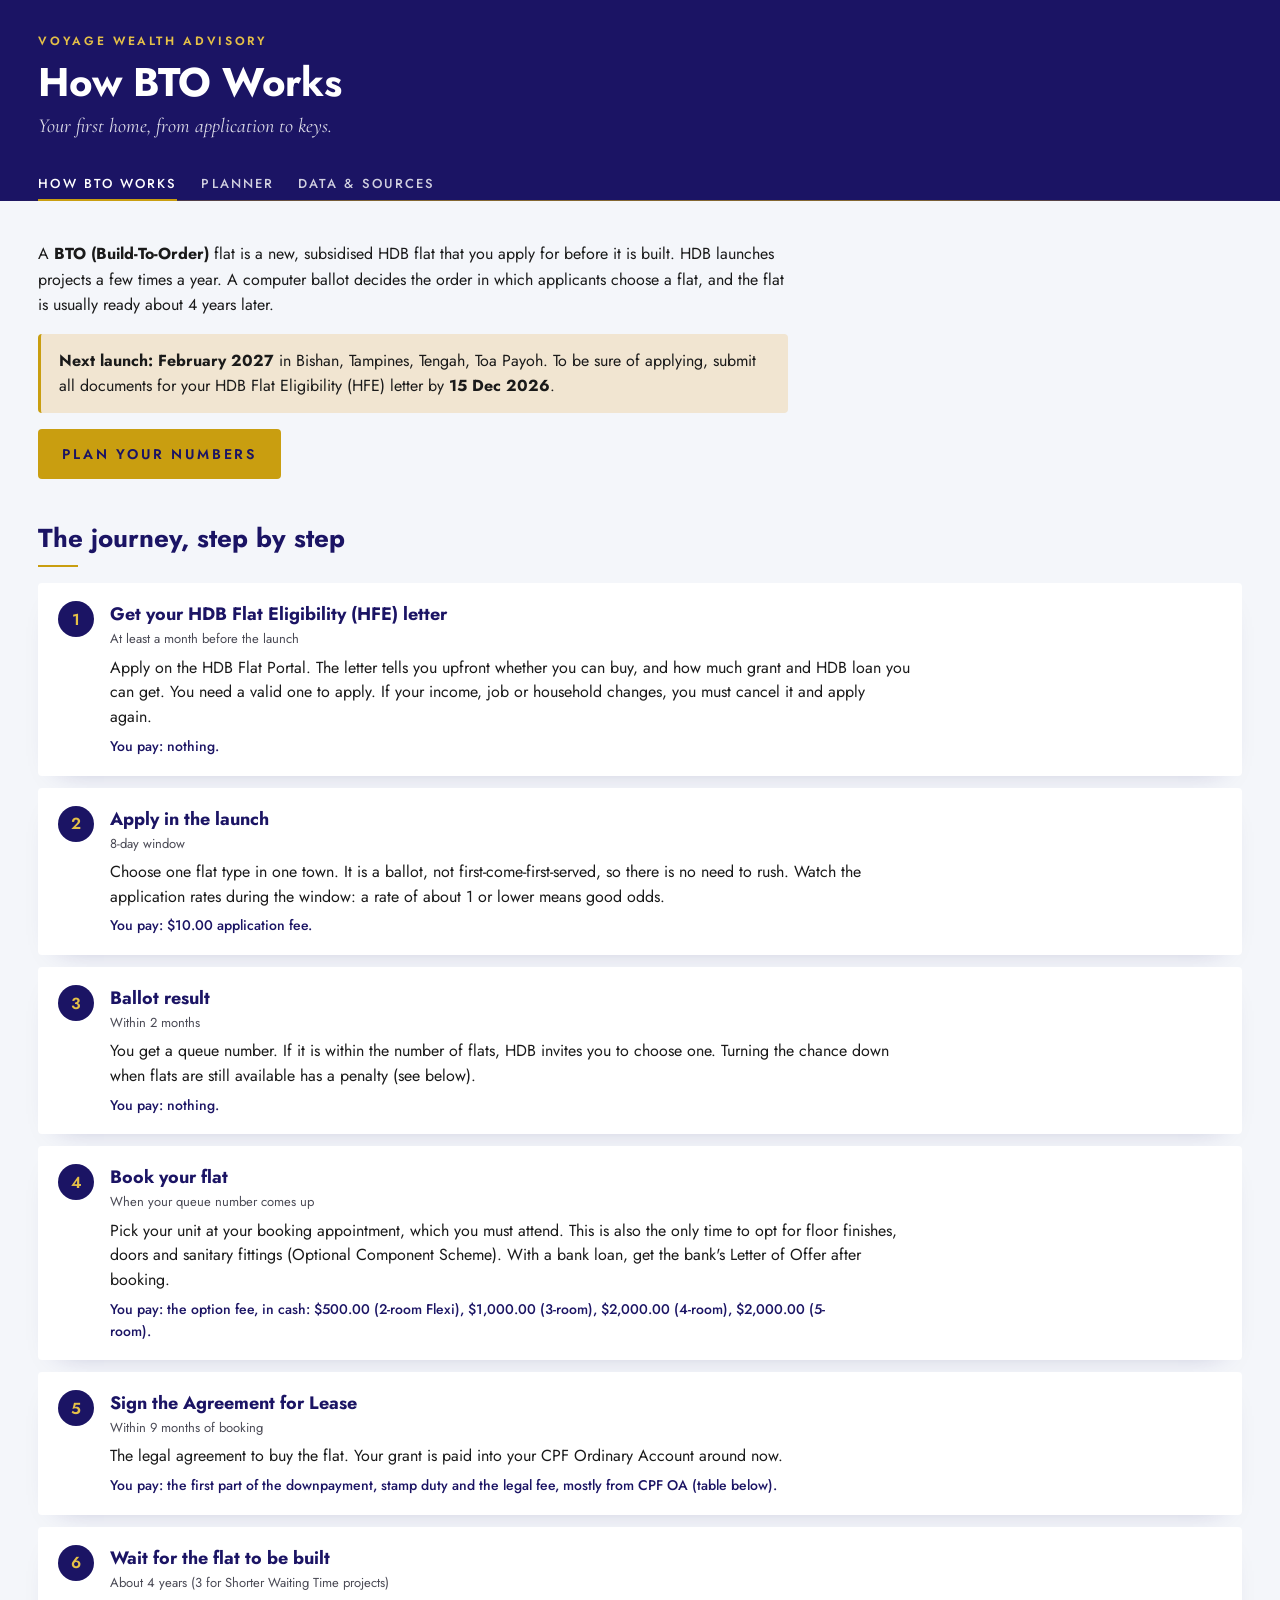
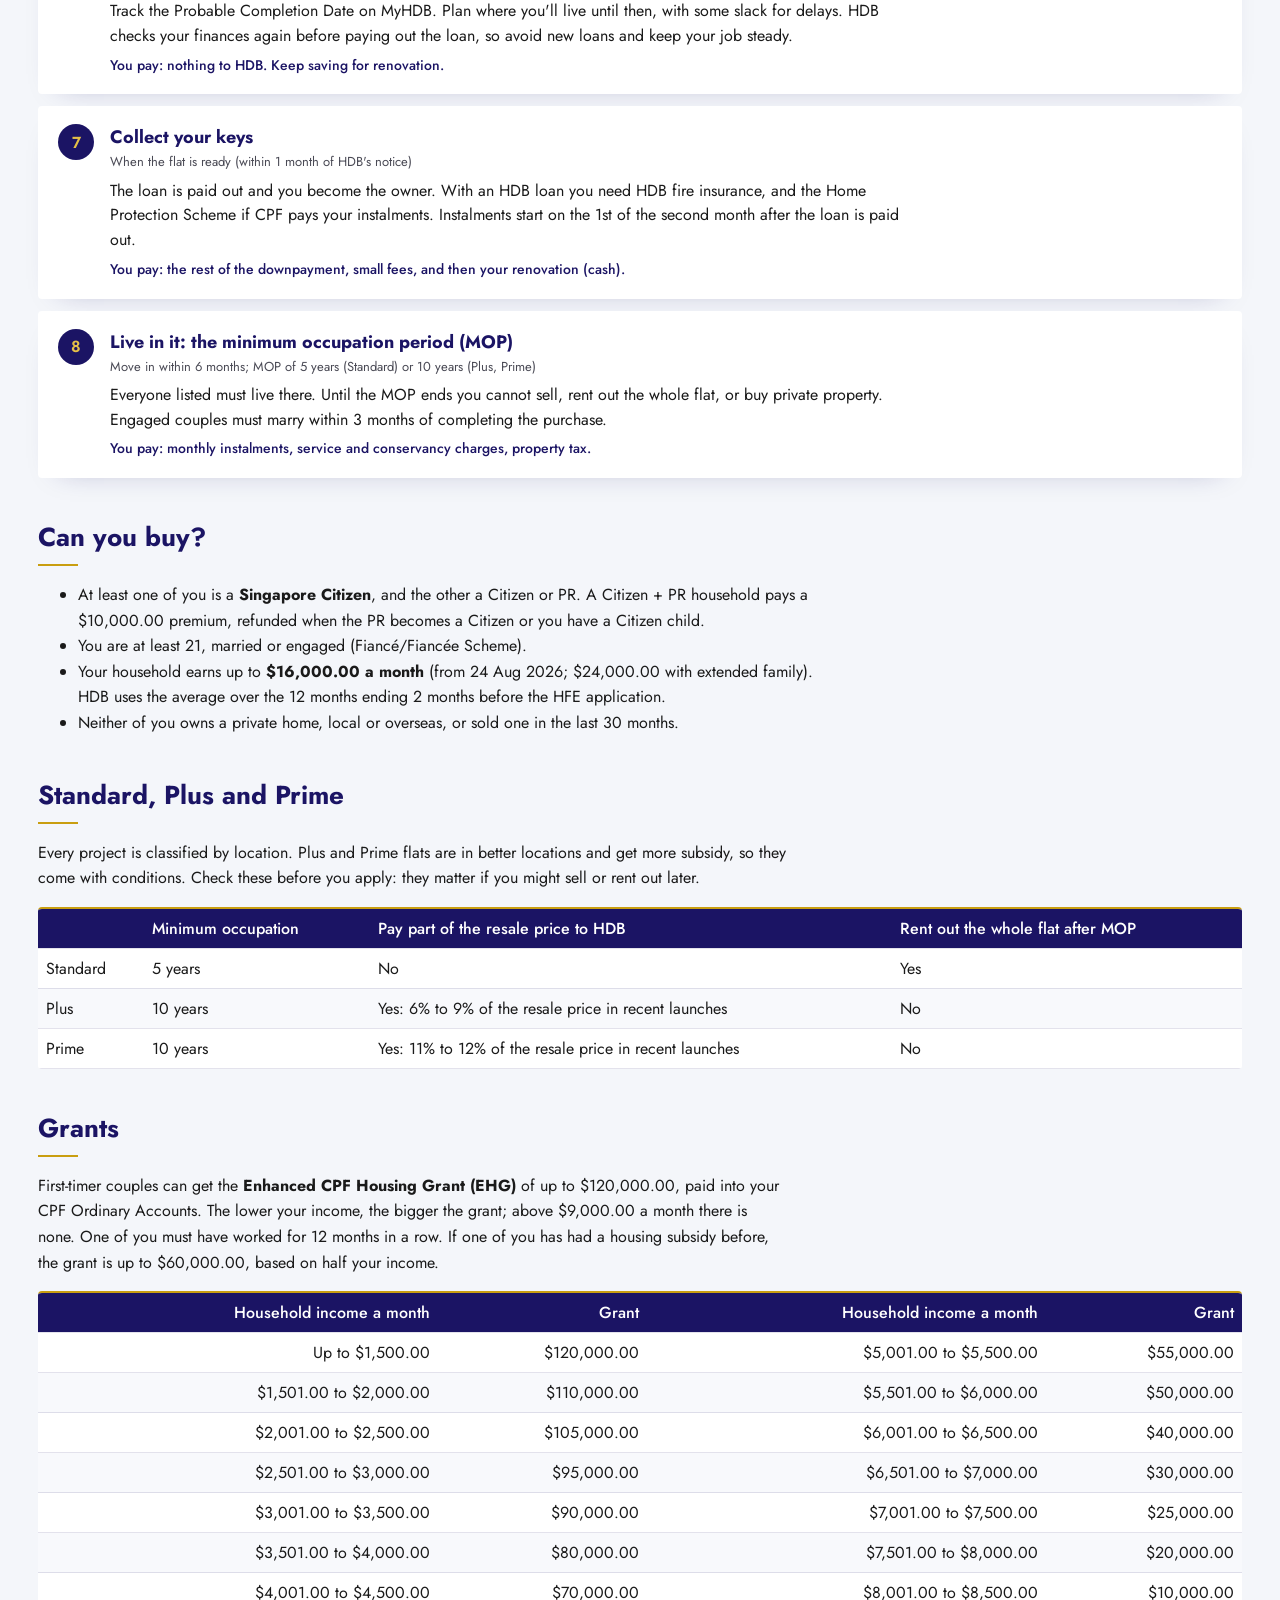
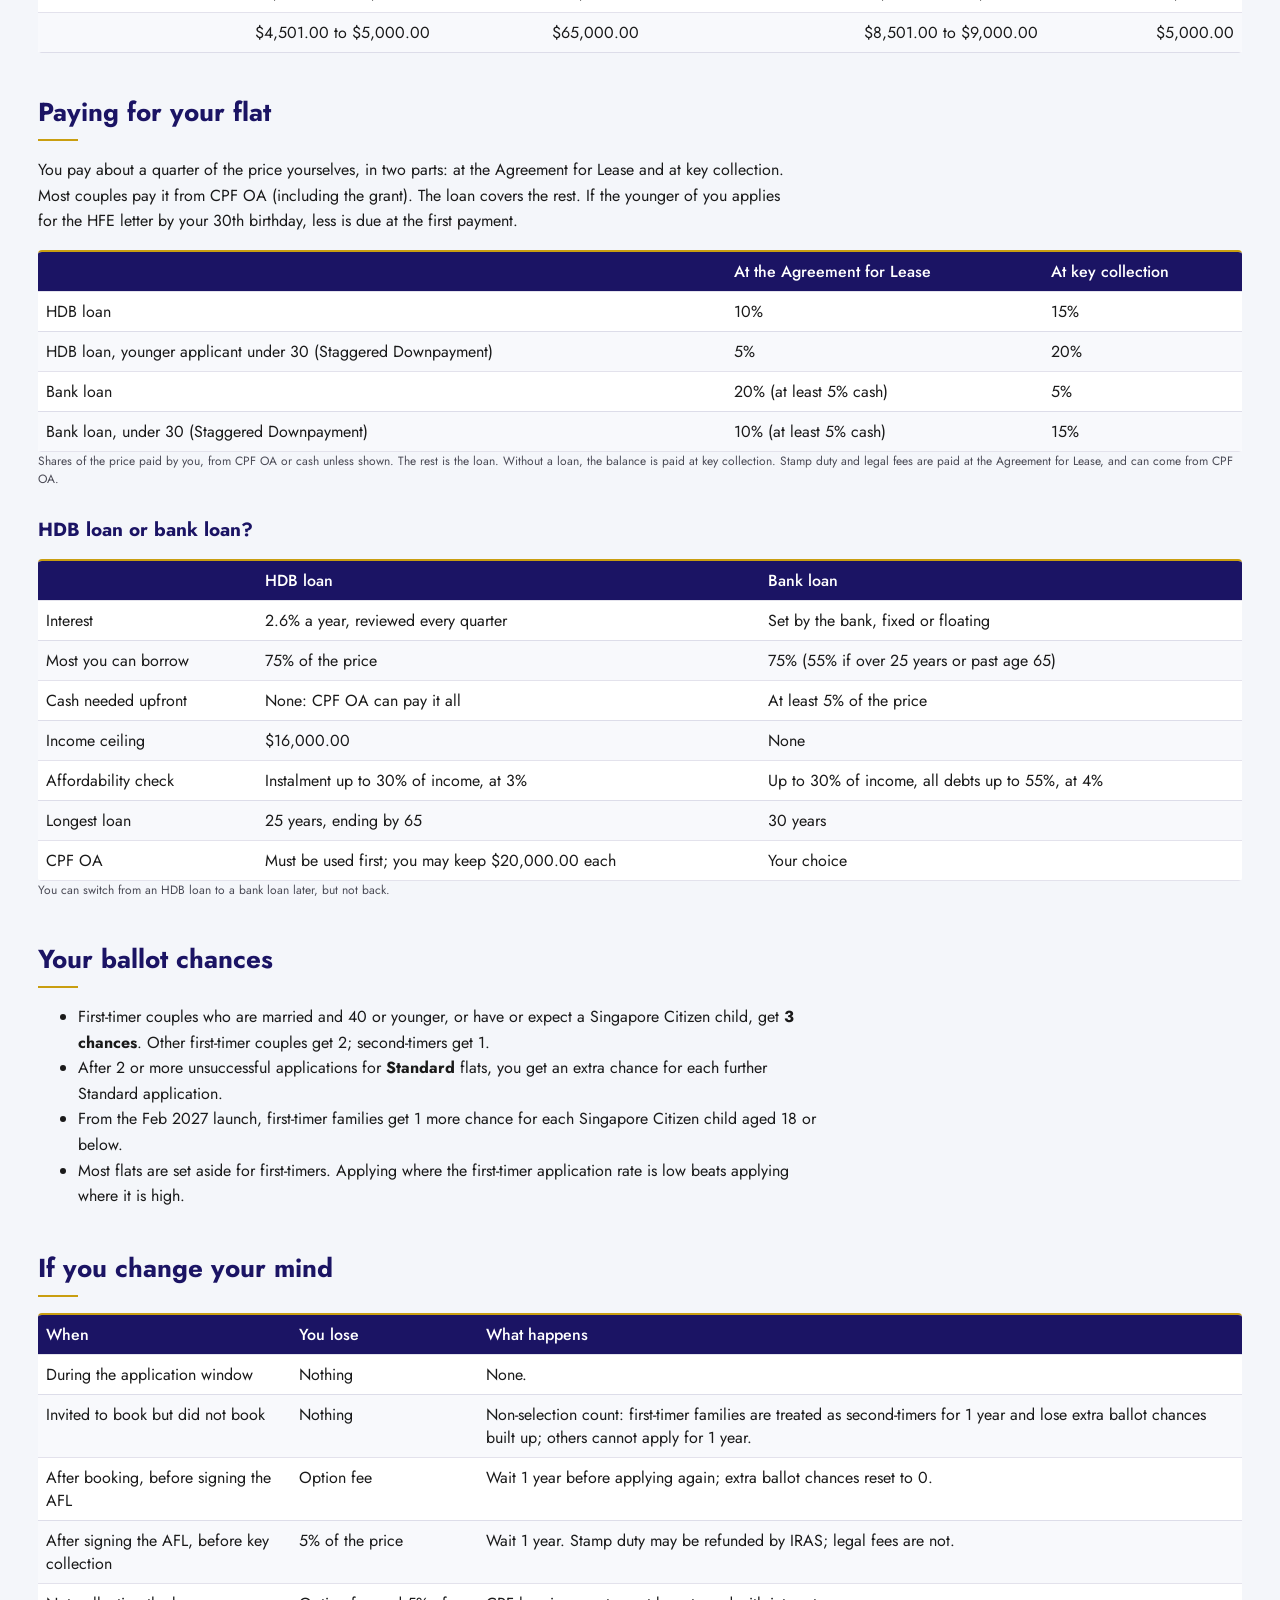
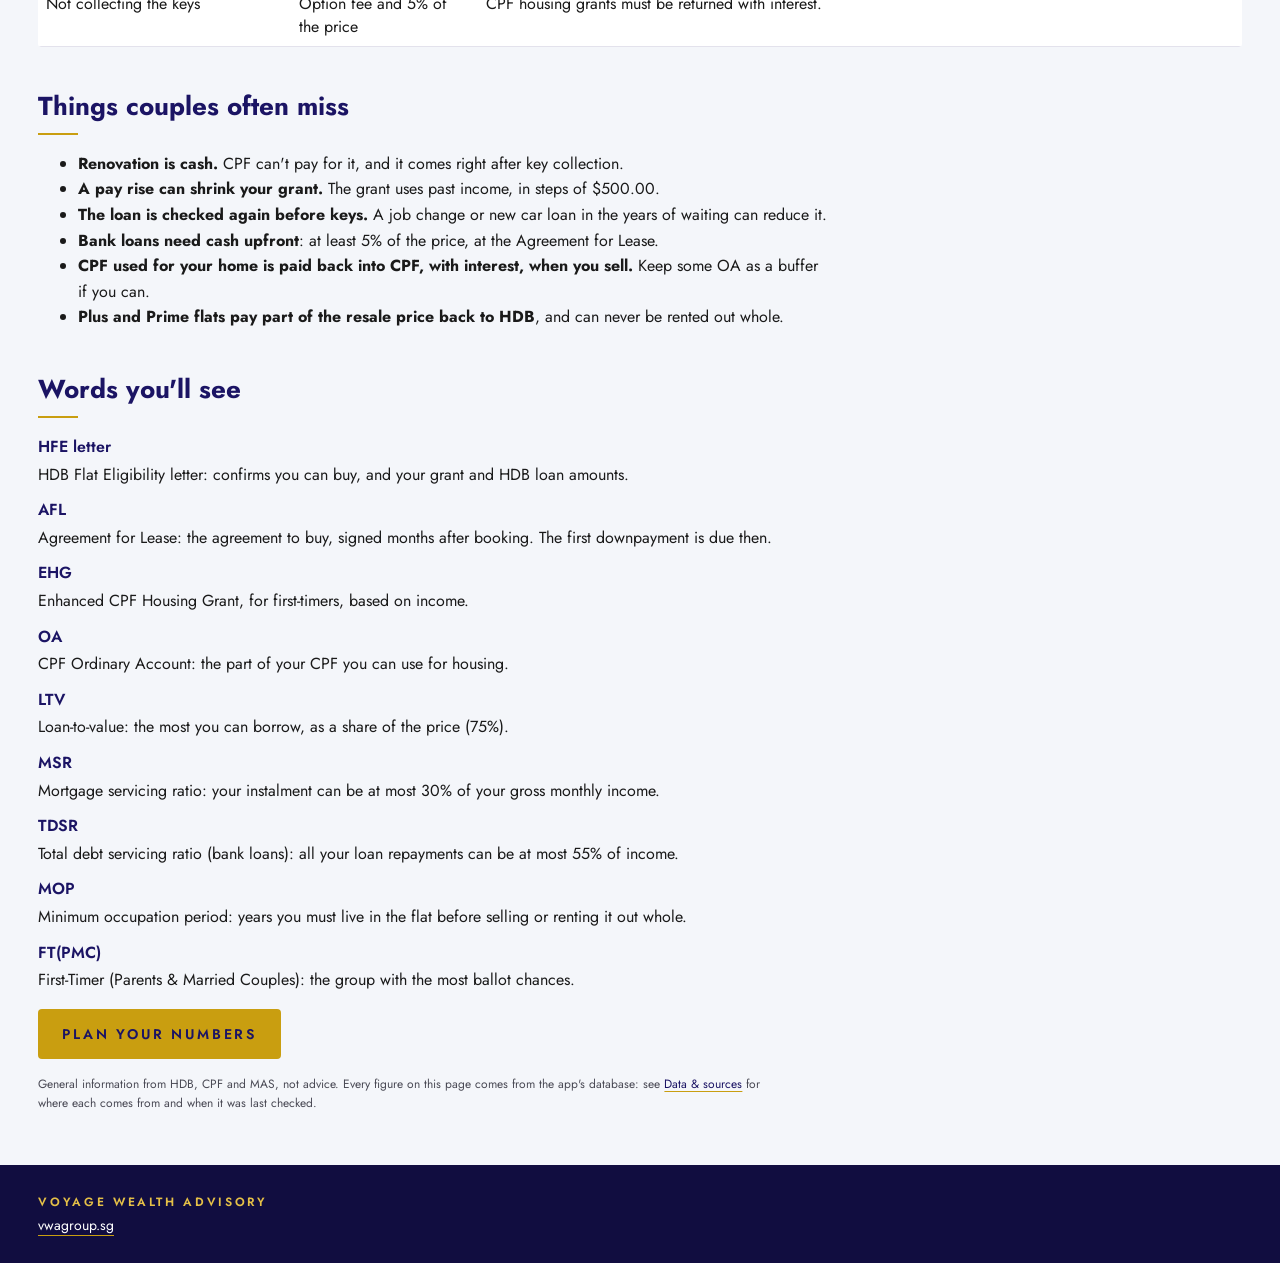
==== commit 4c14b652: "Add a fixed page bar and a back-to-top button - The three page links sit in their own bar under the " ====
--- a/index.html
+++ b/index.html
@@ -20,13 +20,15 @@
       <span class="eyebrow">Voyage Wealth Advisory</span>
       <h1>How BTO Works</h1>
       <p class="masthead-tag">Your first home, from application to keys.</p>
-      <nav class="site-nav" aria-label="Pages">
-        <a href="index.html" aria-current="page">How BTO works</a>
-        <a href="planner.html">Planner</a>
-        <a href="data.html">Data &amp; sources</a>
-      </nav>
     </div>
   </header>
+  <nav class="site-nav-bar" aria-label="Pages">
+    <div class="site-nav">
+      <a href="index.html" aria-current="page">How BTO works</a>
+      <a href="planner.html">Planner</a>
+      <a href="data.html">Data &amp; sources</a>
+    </div>
+  </nav>
   <main class="guide">
     <section class="intro prose">
       <p>A <strong>BTO (Build-To-Order)</strong> flat is a new, subsidised HDB flat that you apply for before it is built.
--- a/style.css
+++ b/style.css
@@ -142,7 +142,23 @@
 }
 
 /* ---- BTO Planner additions (the rules above are the CPF Forecast Calculator's) ---- */
-.site-nav { display: flex; flex-wrap: wrap; gap: 6px 24px; margin-top: 20px; }
+/* Page links: a bar under the header that stays at the top while scrolling.
+   It carries the header's gold horizon line. */
+.masthead { padding-bottom: 20px; }
+.masthead::after { display: none; }
+.site-nav-bar { position: sticky; top: 0; z-index: 10; background: var(--navy); padding: 12px var(--gutter) 0; }
+.site-nav-bar::after { content: ""; position: absolute; left: 0; right: 0; bottom: 0; height: 1px;
+  background: linear-gradient(to right, transparent, rgba(201, 158, 16, .6) 30%, rgba(201, 158, 16, .6) 70%, transparent); }
+.site-nav { display: flex; flex-wrap: wrap; gap: 6px 24px; max-width: var(--page); margin: 0 auto; }
+.site-nav a { padding-top: 4px; }
+
+/* Back to top: shows once the page is scrolled. */
+.to-top { position: fixed; right: 20px; bottom: 20px; z-index: 20; width: 48px; height: 48px; padding: 0;
+  border-radius: 50%; display: grid; place-items: center; letter-spacing: 0;
+  box-shadow: 0 8px 20px -8px rgba(17, 13, 64, .5);
+  opacity: 0; visibility: hidden; transform: translateY(12px); transition: opacity .2s, transform .2s, visibility .2s; }
+.to-top.show { opacity: 1; visibility: visible; transform: none; }
+.to-top svg { width: 22px; height: 22px; }
 .site-nav a { color: rgba(255, 255, 255, .8); text-decoration: none; font-size: 13px; font-weight: 500;
   letter-spacing: .16em; text-transform: uppercase; padding-bottom: 6px; border-bottom: 2px solid transparent; }
 .site-nav a:hover { color: #fff; }
@@ -192,7 +208,7 @@
 .data-section h2 { margin-top: 0; font-size: 21px; }
 .data-meta { font-size: 13px; color: var(--muted); }
 .due { background: #fbeceb; color: var(--down); font-weight: 600; padding: 1px 6px; border-radius: var(--radius); }
-.data-dl { display: grid; grid-template-columns: minmax(140px, auto) 1fr; gap: 6px 16px; margin: 0; font-size: 14px; }
+.data-dl { display: grid; grid-template-columns: minmax(0, max-content) minmax(0, 1fr); gap: 6px 16px; margin: 0; font-size: 14px; }
 .data-dl dt { color: var(--muted); }
 .data-dl dd { margin: 0; min-width: 0; }
 .data-section .table-wrap { max-height: none; margin-top: 12px; }
@@ -201,6 +217,23 @@
 .data-section .text-table { font-size: 13px; }
 
 @media print {
-  .site-nav, .button-link { display: none; }
+  .site-nav-bar, .button-link, .to-top { display: none !important; }
   .step, .panel { box-shadow: none; }
 }
+/* Grant tables: equal columns, so the two tables line up. */
+.data-grants .text-table { table-layout: fixed; }
+/* Downpayment schedule: a line between payment schemes. */
+.schedule tr.group-start td { border-top: 2px solid var(--border); }
+.schedule td[rowspan] { background: var(--surface) !important; }
+/* Phones: keep the three page links on one line. */
+@media (max-width: 480px) {
+  .site-nav { gap: 6px 16px; flex-wrap: nowrap; }
+  .site-nav a { font-size: 12px; letter-spacing: .06em; white-space: nowrap; }
+  .to-top { right: 16px; bottom: 16px; }
+  .data-dl { grid-template-columns: minmax(0, 1fr); gap: 2px; }
+  .data-dl dd { margin-bottom: 8px; }
+}
+@media (max-width: 359px) {
+  .site-nav { gap: 6px 12px; }
+  .site-nav a { font-size: 11px; letter-spacing: .03em; }
+}
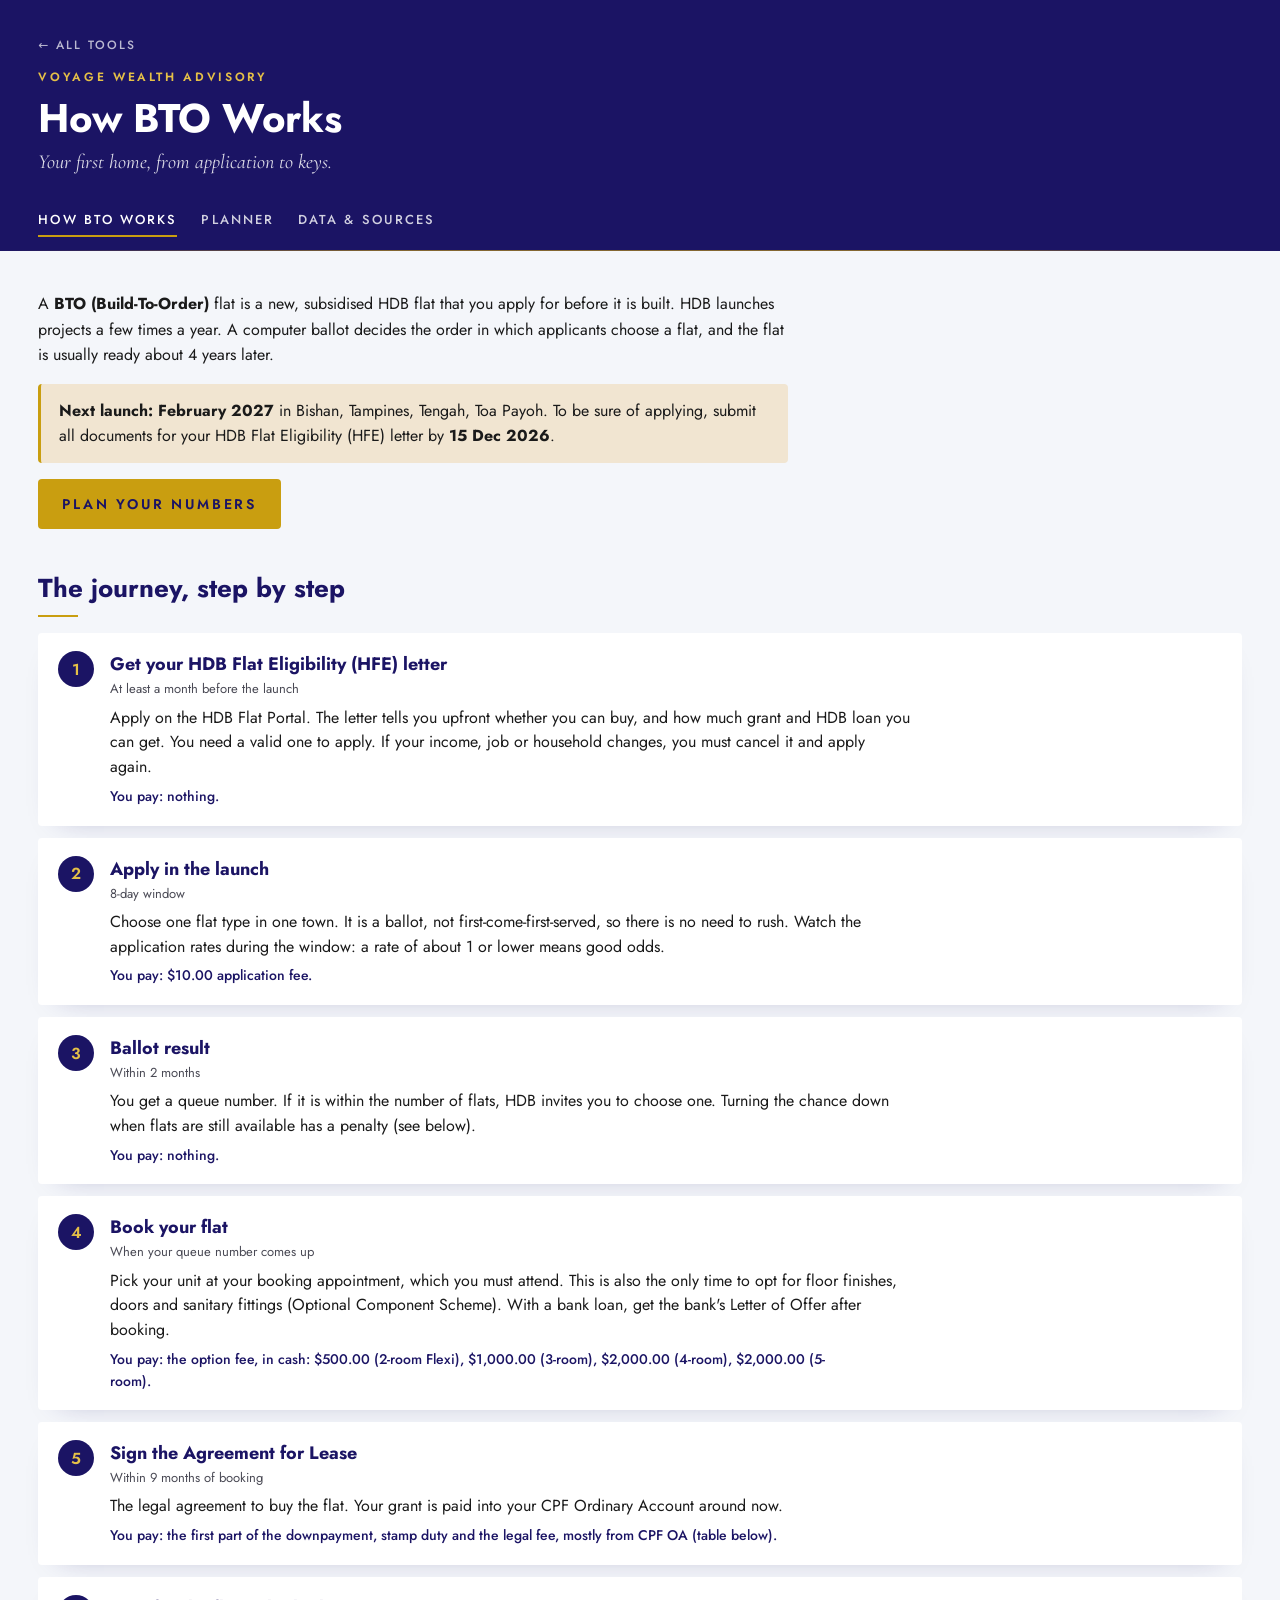
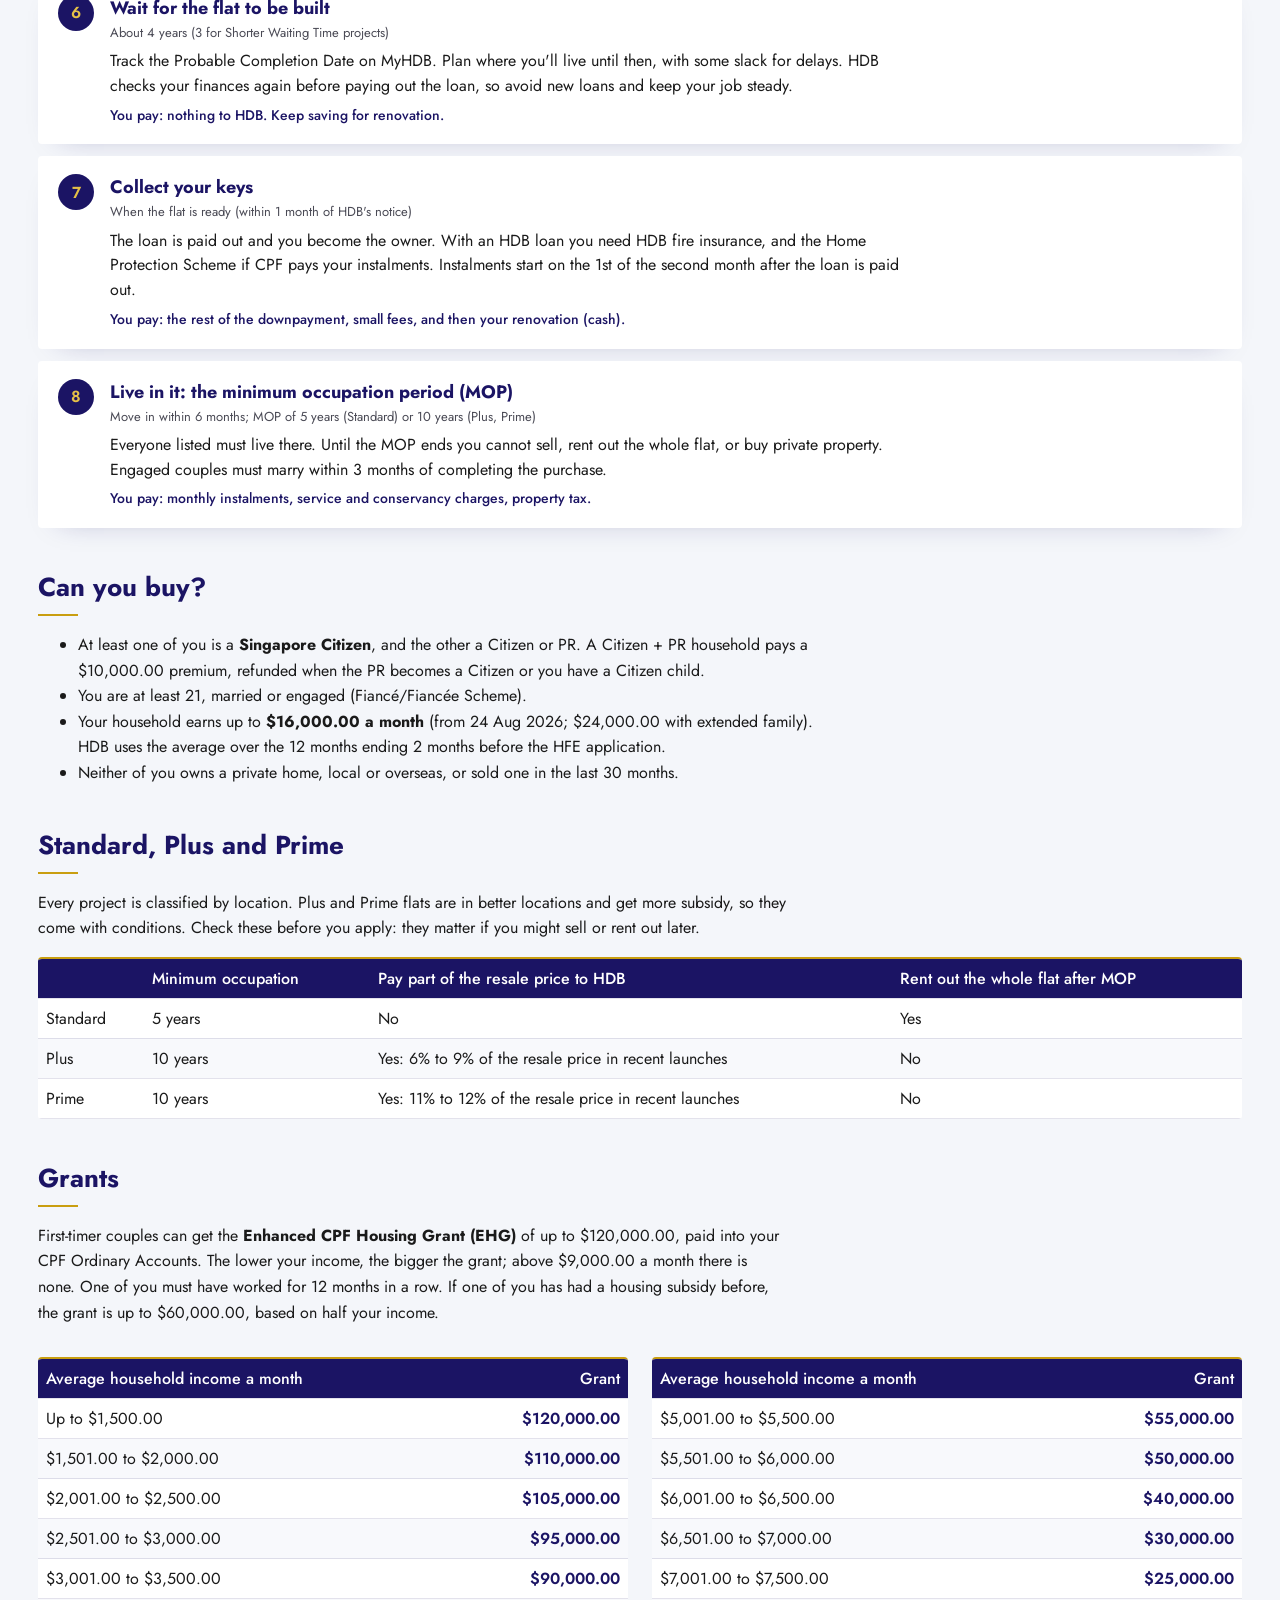
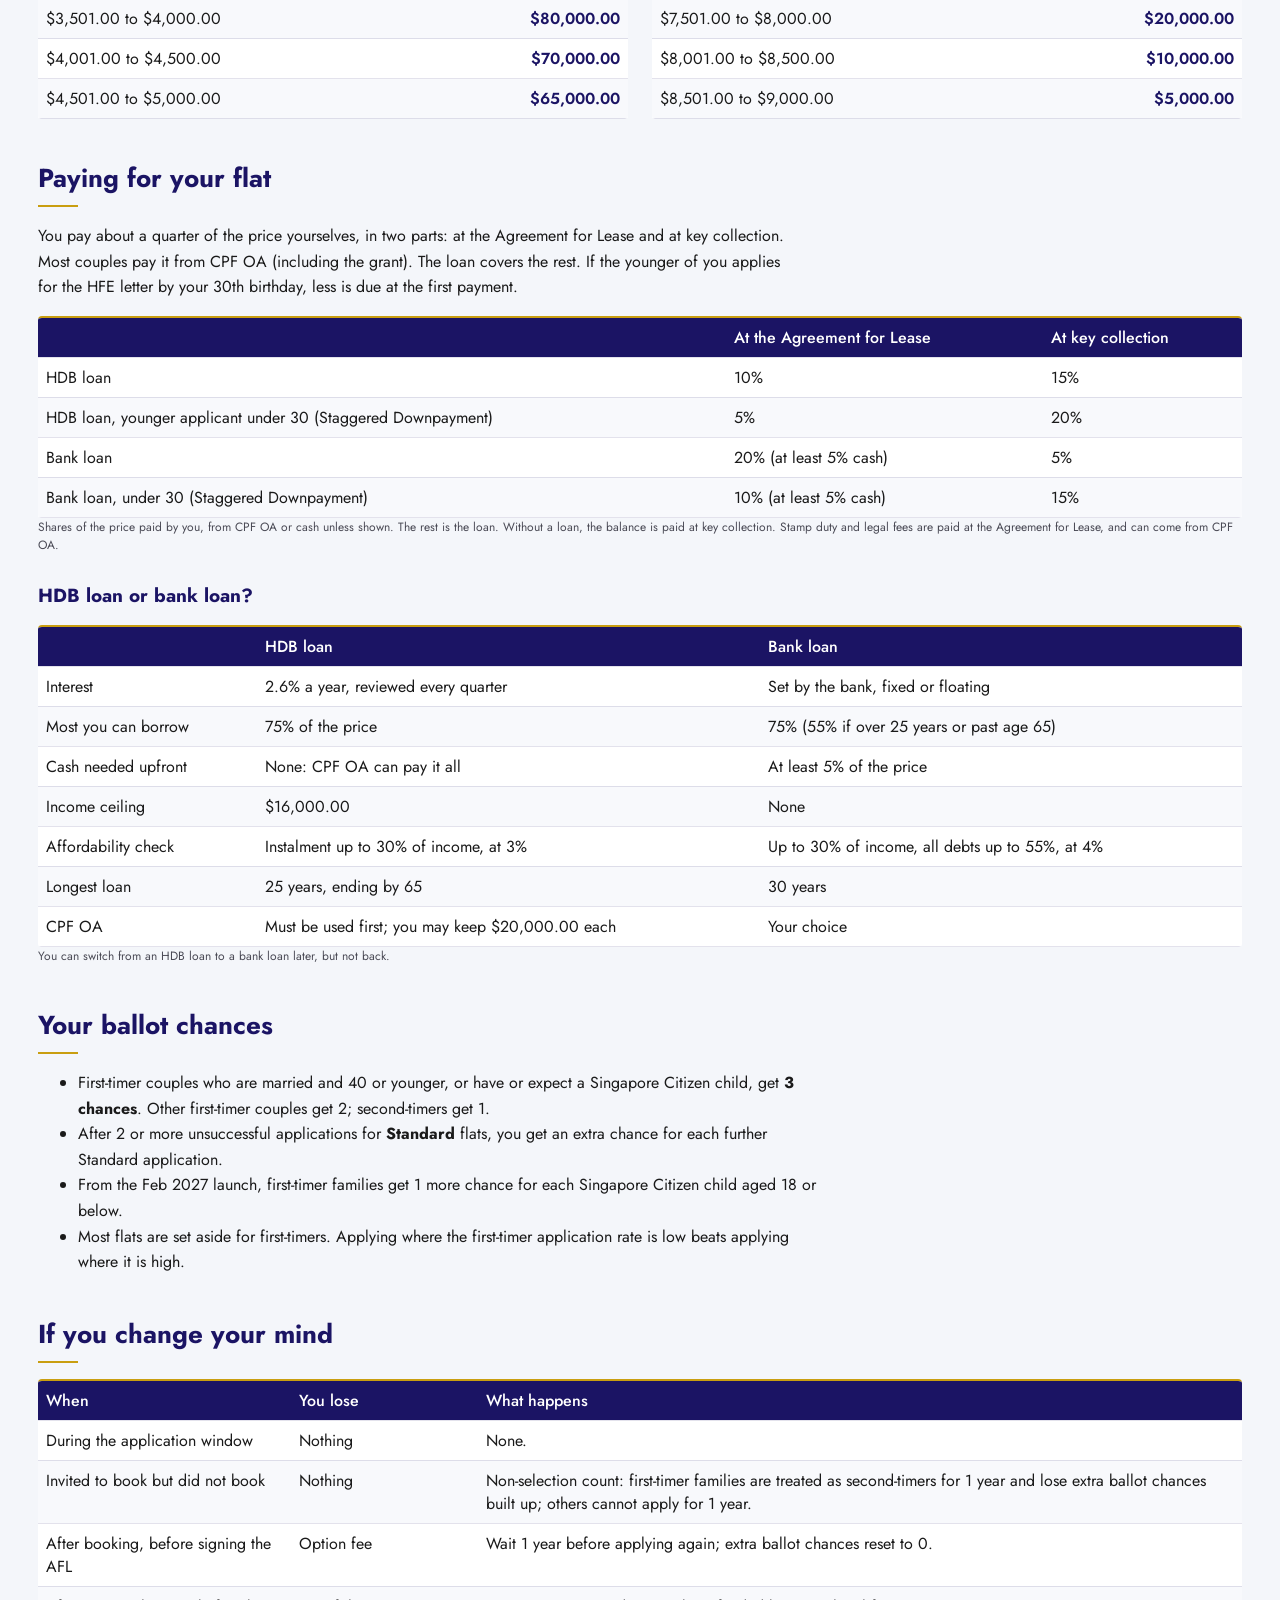
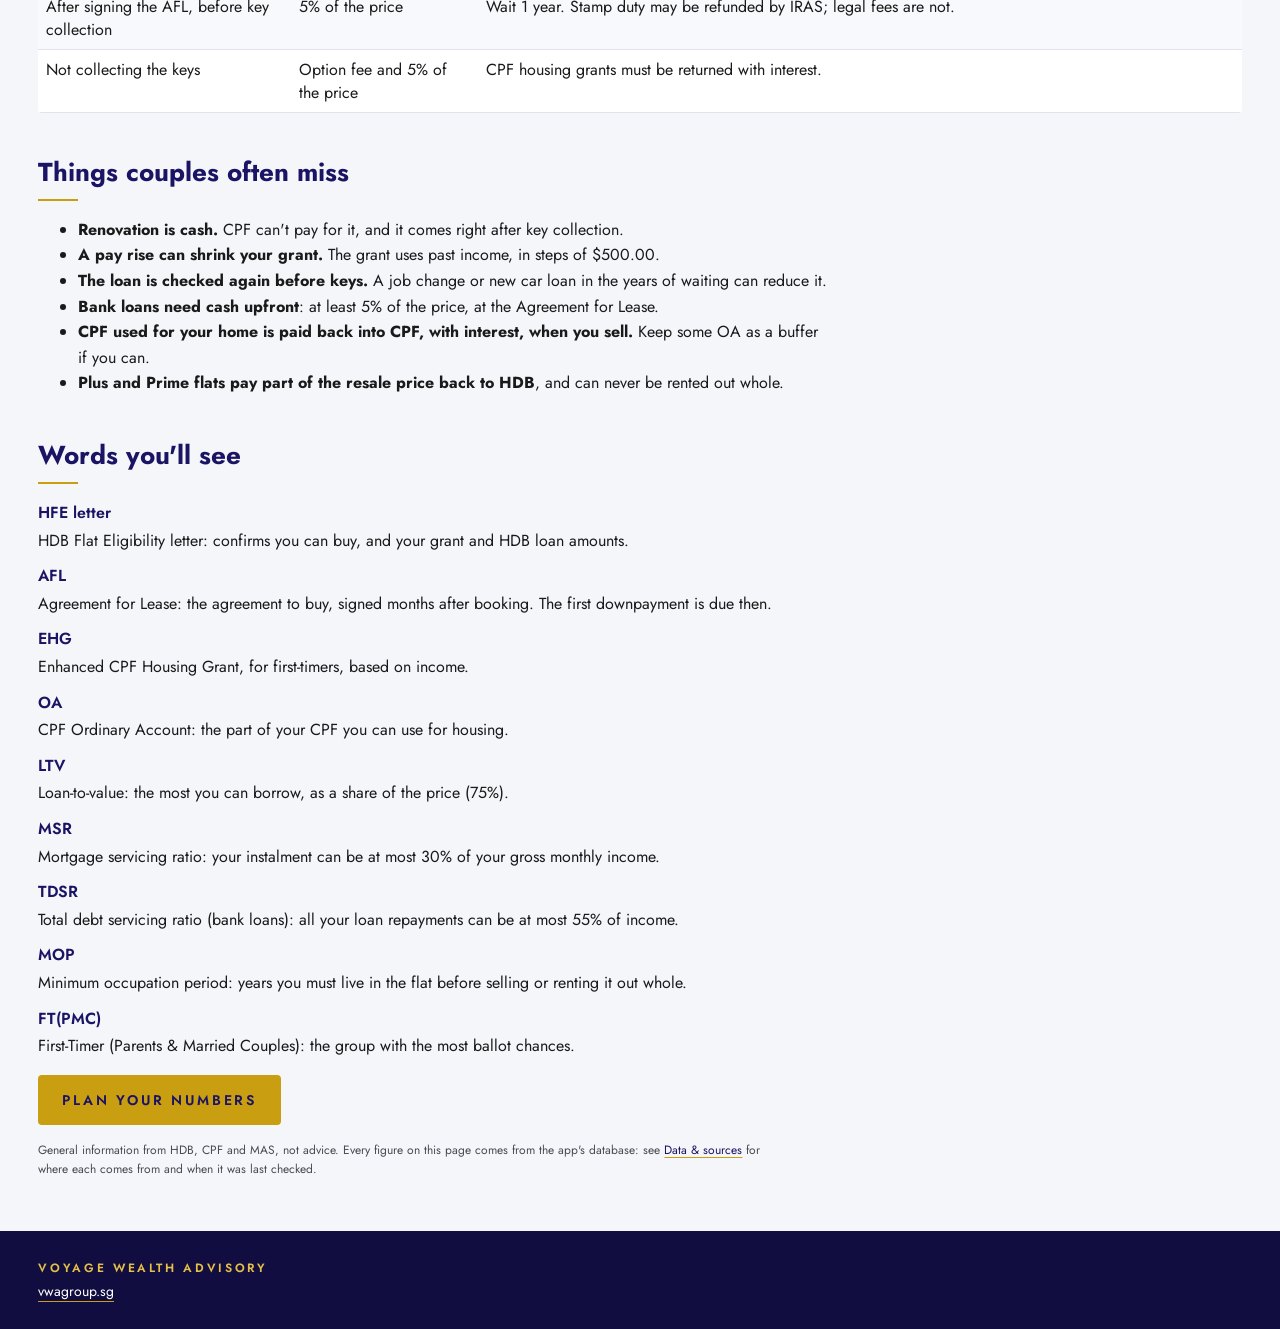
==== commit 15c2b11f: "Add link back to the VWA tools homepage Co-Authored-By: Claude Opus 5.5 <noreply@anthropic.com> Clau" ====
--- a/index.html
+++ b/index.html
@@ -17,6 +17,7 @@
 <body>
   <header class="masthead">
     <div class="masthead-inner">
+      <a class="home-link" href="https://wenzhecheah.github.io/wenzhe/">&larr; All tools</a>
       <span class="eyebrow">Voyage Wealth Advisory</span>
       <h1>How BTO Works</h1>
       <p class="masthead-tag">Your first home, from application to keys.</p>
--- a/style.css
+++ b/style.css
@@ -146,7 +146,7 @@
    It carries the header's gold horizon line. */
 .masthead { padding-bottom: 20px; }
 .masthead::after { display: none; }
-.site-nav-bar { position: sticky; top: 0; z-index: 10; background: var(--navy); padding: 12px var(--gutter) 0; }
+.site-nav-bar { position: sticky; top: 0; z-index: 10; background: var(--navy); padding: 12px var(--gutter) 14px; }
 .site-nav-bar::after { content: ""; position: absolute; left: 0; right: 0; bottom: 0; height: 1px;
   background: linear-gradient(to right, transparent, rgba(201, 158, 16, .6) 30%, rgba(201, 158, 16, .6) 70%, transparent); }
 .site-nav { display: flex; flex-wrap: wrap; gap: 6px 24px; max-width: var(--page); margin: 0 auto; }
@@ -188,7 +188,15 @@
 .step .pay { font-size: 14px; color: var(--navy); font-weight: 500; }
 .glossary dt { font-weight: 600; color: var(--navy); margin-top: 10px; }
 .glossary dd { margin: 2px 0 0; }
-.ehg td, .ehg th { text-align: right; }
+/* Grant table: two matching halves side by side, stacked on narrow screens. */
+.ehg-pair { display: grid; gap: 0 24px; }
+@media (min-width: 760px) { .ehg-pair { grid-template-columns: 1fr 1fr; } }
+.ehg-pair .table-wrap { margin-top: 16px; }
+.ehg { table-layout: fixed; }
+.ehg th:first-child { width: 62%; }
+.ehg th, .ehg td { text-align: left; }
+.ehg th:last-child, .ehg td:last-child { text-align: right; }
+.ehg td:last-child { font-weight: 600; color: var(--navy); }
 
 /* Planner */
 .partner-cols { display: grid; gap: 16px; }
@@ -237,3 +245,9 @@
   .site-nav { gap: 6px 12px; }
   .site-nav a { font-size: 11px; letter-spacing: .03em; }
 }
+/* Link back to the homepage that lists all VWA tools. */
+.home-link { display: inline-block; margin-bottom: 14px; color: rgba(255, 255, 255, .7); text-decoration: none;
+  font-size: 12px; font-weight: 500; letter-spacing: .16em; text-transform: uppercase; }
+.home-link:hover { color: #fff; }
+.home-link:focus-visible { outline: 2px solid var(--gold); outline-offset: 2px; }
+@media print { .home-link { display: none; } }
